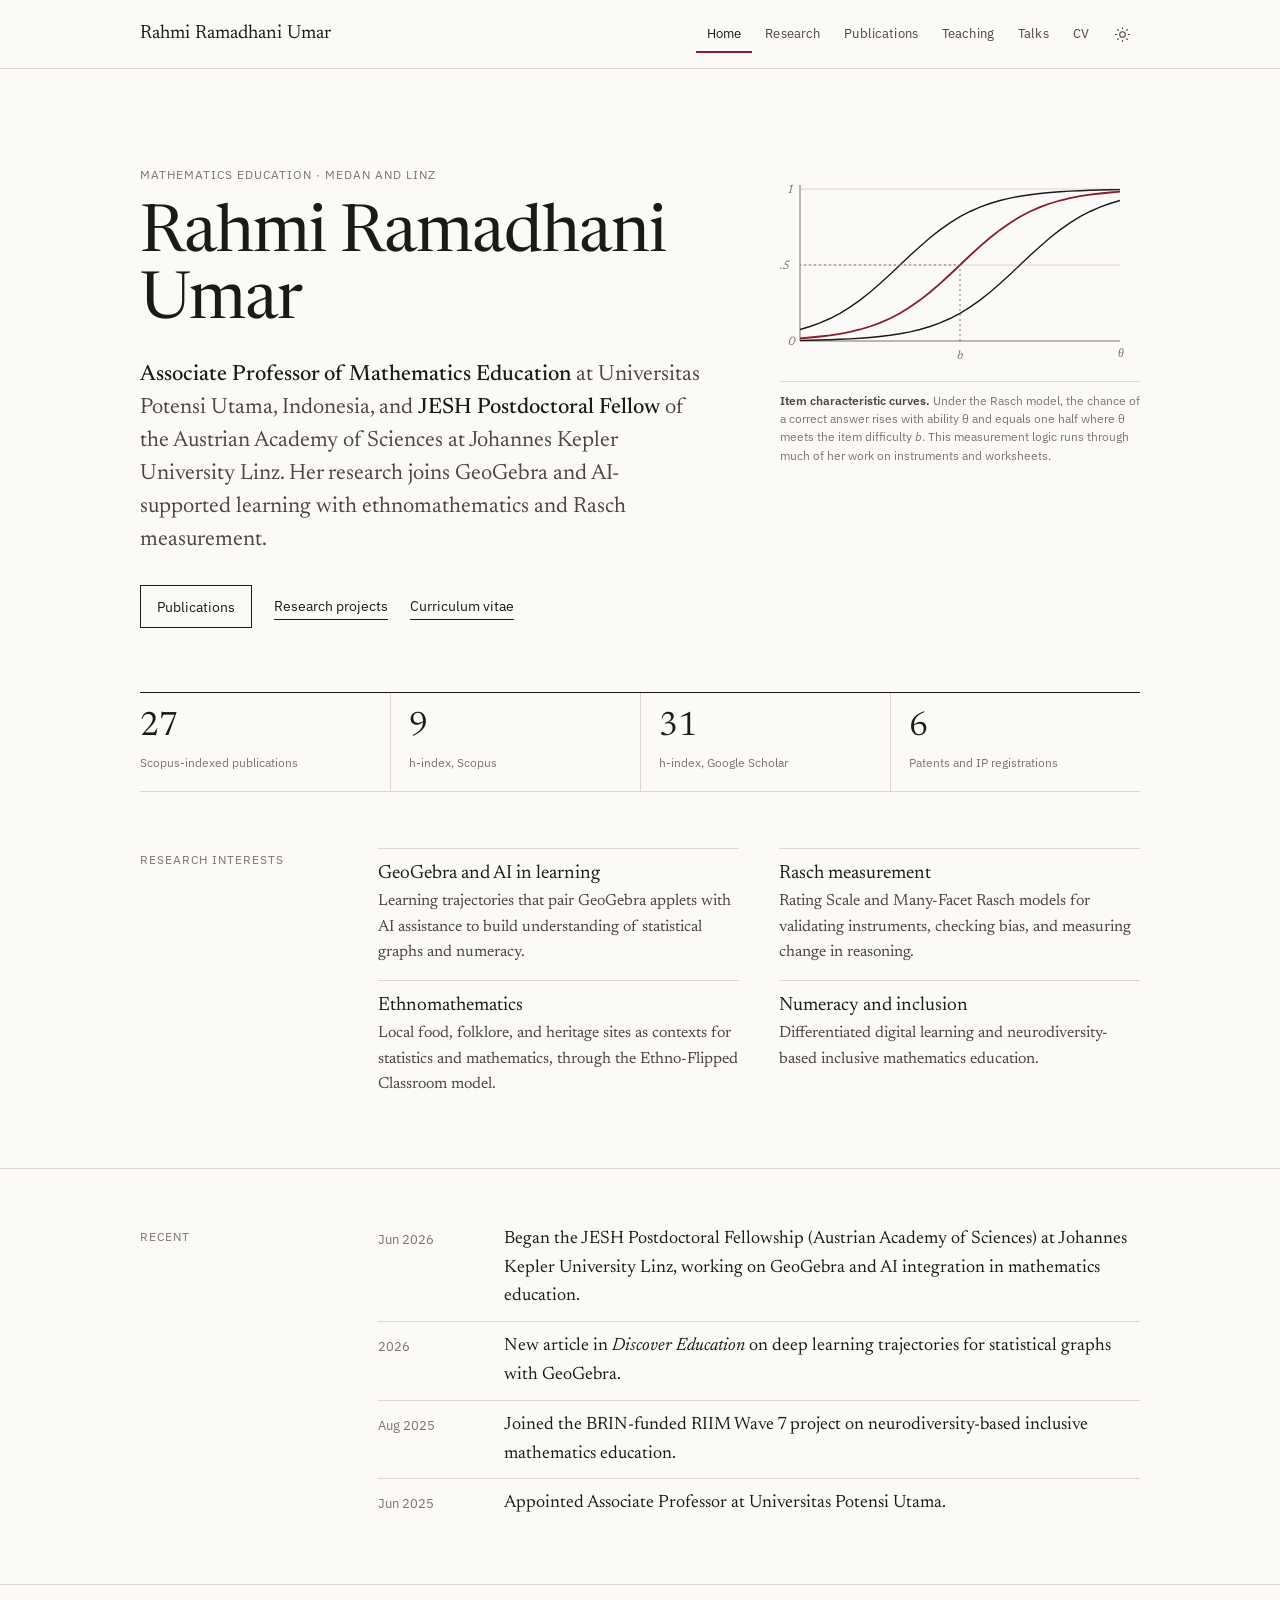
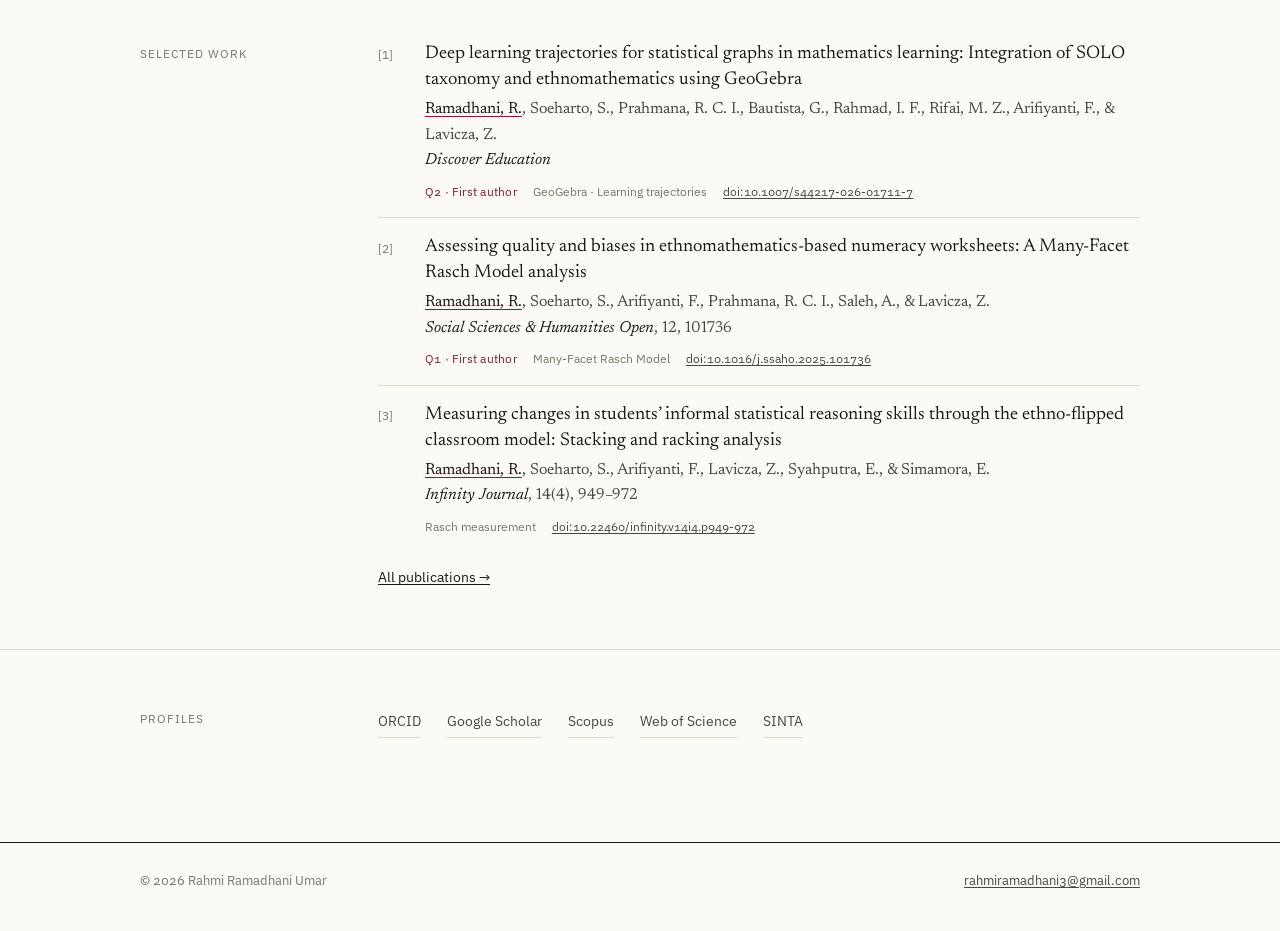
==== index.html @ 2c05af72 "Academic website" ====
<!DOCTYPE html>
<html lang="en">
<head>
<meta charset="UTF-8">
<meta name="viewport" content="width=device-width, initial-scale=1">
<title>Rahmi Ramadhani Umar &middot; Mathematics Education</title>
<meta name="description" content="Rahmi Ramadhani Umar, Associate Professor of Mathematics Education at Universitas Potensi Utama and JESH Postdoctoral Fellow at Johannes Kepler University Linz.">
<meta name="author" content="Rahmi Ramadhani Umar">
<link rel="canonical" href="https://rahmiumar.github.io/">
<meta property="og:type" content="website">
<meta property="og:title" content="Rahmi Ramadhani Umar &middot; Mathematics Education">
<meta property="og:description" content="Rahmi Ramadhani Umar, Associate Professor of Mathematics Education at Universitas Potensi Utama and JESH Postdoctoral Fellow at Johannes Kepler University Linz.">
<meta property="og:url" content="https://rahmiumar.github.io/">
<link rel="icon" href="data:image/svg+xml,%3Csvg xmlns='http://www.w3.org/2000/svg' viewBox='0 0 64 64'%3E%3Crect width='64' height='64' fill='%238a1c2b'/%3E%3Ctext x='32' y='46' font-family='Georgia,serif' font-size='40' fill='%23fbfaf7' text-anchor='middle'%3ER%3C/text%3E%3C/svg%3E">
<link rel="preconnect" href="https://fonts.googleapis.com">
<link rel="preconnect" href="https://fonts.gstatic.com" crossorigin>
<link href="https://fonts.googleapis.com/css2?family=Newsreader:ital,opsz,wght@0,6..72,400;0,6..72,500;1,6..72,400&family=IBM+Plex+Sans:wght@400;500;600&display=swap" rel="stylesheet">
<link rel="stylesheet" href="assets/css/style.css">
<script>try{var t=localStorage.getItem('rru-theme');if(t==='light'||t==='dark')document.documentElement.setAttribute('data-theme',t);}catch(e){}</script>
</head>
<body>
<a class="skip-link" href="#main">Skip to content</a>
<header class="site-header">
  <div class="wrap">
    <a class="wordmark" href="index.html">Rahmi Ramadhani Umar</a>
    <nav class="nav" aria-label="Main">
      <ul><li><a href="index.html" aria-current="page">Home</a></li><li><a href="research.html">Research</a></li><li><a href="publications.html">Publications</a></li><li><a href="teaching.html">Teaching</a></li><li><a href="talks.html">Talks</a></li><li><a href="cv.html">CV</a></li></ul>
      <button class="menu-btn" type="button" aria-expanded="false">Menu</button>
      <button class="theme-btn" type="button" aria-label="Switch colour theme">
        <svg class="sun" viewBox="0 0 24 24" fill="none" stroke="currentColor" stroke-width="1.5" stroke-linecap="round"><circle cx="12" cy="12" r="4"/><path d="M12 2v2M12 20v2M4.9 4.9l1.4 1.4M17.7 17.7l1.4 1.4M2 12h2M20 12h2M4.9 19.1l1.4-1.4M17.7 6.3l1.4-1.4"/></svg>
        <svg class="moon" viewBox="0 0 24 24" fill="none" stroke="currentColor" stroke-width="1.5" stroke-linecap="round" stroke-linejoin="round"><path d="M21 12.8A9 9 0 1 1 11.2 3 7 7 0 0 0 21 12.8Z"/></svg>
      </button>
    </nav>
  </div>
</header>
<main id="main">

<section class="masthead">
  <div class="wrap masthead-grid">
    <div>
      <p class="eyebrow">Mathematics Education &middot; Medan and Linz</p>
      <h1>Rahmi Ramadhani Umar</h1>
      <p class="lede"><strong>Associate Professor of Mathematics Education</strong> at Universitas Potensi Utama, Indonesia, and <strong>JESH Postdoctoral Fellow</strong> of the Austrian Academy of Sciences at Johannes Kepler University Linz. Her research joins GeoGebra and AI-supported learning with ethnomathematics and Rasch measurement.</p>
      <div class="actions">
        <a class="primary" href="publications.html">Publications</a>
        <a href="research.html">Research projects</a>
        <a href="cv.html">Curriculum vitae</a>
      </div>
    </div>
    <figure class="figure">
<svg viewBox="0 0 360 206" role="img" aria-label="Three item characteristic curves of the Rasch model, for items of low, medium and high difficulty">
  <defs><clipPath id="plot"><rect x="20" y="20" width="320" height="160"/></clipPath><path id="icc" d="M-40,175.4 L-30,175.2 L-20,175.0 L-10,174.7 L0,174.3 L10,173.9 L20,173.3 L30,172.5 L40,171.5 L50,170.3 L60,168.8 L70,166.9 L80,164.5 L90,161.5 L100,157.9 L110,153.5 L120,148.3 L130,142.1 L140,135.1 L150,127.2 L160,118.6 L170,109.5 L180,100.0 L190,90.5 L200,81.4 L210,72.8 L220,64.9 L230,57.9 L240,51.7 L250,46.5 L260,42.1 L270,38.5 L280,35.5 L290,33.1 L300,31.2 L310,29.7 L320,28.5 L330,27.5 L340,26.7 L350,26.1 L360,25.7 L370,25.3 L380,25.0 L390,24.8 L400,24.6"/></defs>
  <path class="grid" d="M20,24H340 M20,100H340"/>
  <path class="axis" d="M20,20V176H340"/>
  <g clip-path="url(#plot)">
    <use href="#icc" class="curve" transform="translate(-60 0)"/>
    <use href="#icc" class="curve hi"/>
    <use href="#icc" class="curve" transform="translate(60 0)"/>
  </g>
  <path class="guide" d="M180,176V100H20"/>
  <text x="344" y="192" text-anchor="end">&#952;</text>
  <text x="8" y="28">1</text><text x="0" y="104">.5</text><text x="8" y="180">0</text>
  <text x="180" y="194" text-anchor="middle">b</text>
</svg>
<figcaption><b>Item characteristic curves.</b> Under the Rasch model, the chance of a correct answer rises with ability &#952; and equals one half where &#952; meets the item difficulty <i>b</i>. This measurement logic runs through much of her work on instruments and worksheets.</figcaption>
</figure>
  </div>
</section>

<div class="wrap">
  <div class="facts">
    <div><b>27</b><span>Scopus-indexed publications</span></div>
    <div><b>9</b><span>h-index, Scopus</span></div>
    <div><b>31</b><span>h-index, Google Scholar</span></div>
    <div><b>6</b><span>Patents and IP registrations</span></div>
  </div>
</div>

<section class="sec"><div class="wrap"><h2 class="sec-label">Research interests</h2><div class="sec-body"><ul class="plain interests">
<li><h3>GeoGebra and AI in learning</h3><p>Learning trajectories that pair GeoGebra applets with AI assistance to build understanding of statistical graphs and numeracy.</p></li>
<li><h3>Rasch measurement</h3><p>Rating Scale and Many-Facet Rasch models for validating instruments, checking bias, and measuring change in reasoning.</p></li>
<li><h3>Ethnomathematics</h3><p>Local food, folklore, and heritage sites as contexts for statistics and mathematics, through the Ethno-Flipped Classroom model.</p></li>
<li><h3>Numeracy and inclusion</h3><p>Differentiated digital learning and neurodiversity-based inclusive mathematics education.</p></li>
</ul></div></div></section>

<section class="sec"><div class="wrap"><h2 class="sec-label">Recent</h2><div class="sec-body"><ul class="plain news">
<li><time>Jun 2026</time><span>Began the JESH Postdoctoral Fellowship (Austrian Academy of Sciences) at Johannes Kepler University Linz, working on GeoGebra and AI integration in mathematics education.</span></li>
<li><time>2026</time><span>New article in <em>Discover Education</em> on deep learning trajectories for statistical graphs with GeoGebra.</span></li>
<li><time>Aug 2025</time><span>Joined the BRIN-funded RIIM Wave 7 project on neurodiversity-based inclusive mathematics education.</span></li>
<li><time>Jun 2025</time><span>Appointed Associate Professor at Universitas Potensi Utama.</span></li>
</ul></div></div></section>

<section class="sec"><div class="wrap"><h2 class="sec-label">Selected work</h2><div class="sec-body"><ol class="pubs"><li><p class="pub-title"><a href="https://doi.org/10.1007/s44217-026-01711-7" target="_blank" rel="noopener">Deep learning trajectories for statistical graphs in mathematics learning: Integration of SOLO taxonomy and ethnomathematics using GeoGebra</a></p><p class="pub-authors"><span class="me">Ramadhani, R.</span>, Soeharto, S., Prahmana, R. C. I., Bautista, G., Rahmad, I. F., Rifai, M. Z., Arifiyanti, F., &amp; Lavicza, Z.</p><p class="pub-venue"><em>Discover Education</em></p><div class="pub-foot"><span class="q">Q2 · First author</span><span>GeoGebra · Learning trajectories</span><a href="https://doi.org/10.1007/s44217-026-01711-7" target="_blank" rel="noopener">doi:10.1007/s44217-026-01711-7</a></div></li><li><p class="pub-title"><a href="https://doi.org/10.1016/j.ssaho.2025.101736" target="_blank" rel="noopener">Assessing quality and biases in ethnomathematics-based numeracy worksheets: A Many-Facet Rasch Model analysis</a></p><p class="pub-authors"><span class="me">Ramadhani, R.</span>, Soeharto, S., Arifiyanti, F., Prahmana, R. C. I., Saleh, A., &amp; Lavicza, Z.</p><p class="pub-venue"><em>Social Sciences &amp; Humanities Open</em>, 12, 101736</p><div class="pub-foot"><span class="q">Q1 · First author</span><span>Many-Facet Rasch Model</span><a href="https://doi.org/10.1016/j.ssaho.2025.101736" target="_blank" rel="noopener">doi:10.1016/j.ssaho.2025.101736</a></div></li><li><p class="pub-title"><a href="https://doi.org/10.22460/infinity.v14i4.p949-972" target="_blank" rel="noopener">Measuring changes in students&rsquo; informal statistical reasoning skills through the ethno-flipped classroom model: Stacking and racking analysis</a></p><p class="pub-authors"><span class="me">Ramadhani, R.</span>, Soeharto, S., Arifiyanti, F., Lavicza, Z., Syahputra, E., &amp; Simamora, E.</p><p class="pub-venue"><em>Infinity Journal</em>, 14(4), 949&ndash;972</p><div class="pub-foot"><span>Rasch measurement</span><a href="https://doi.org/10.22460/infinity.v14i4.p949-972" target="_blank" rel="noopener">doi:10.22460/infinity.v14i4.p949-972</a></div></li></ol><a class="more" href="publications.html">All publications &rarr;</a></div></div></section>

<section class="sec"><div class="wrap"><h2 class="sec-label">Profiles</h2><div class="sec-body"><ul class="profiles row"><li><a href="https://orcid.org/0000-0002-8049-7234" target="_blank" rel="noopener">ORCID</a></li><li><a href="https://scholar.google.com/citations?user=eZGZv1oAAAAJ&amp;hl=id" target="_blank" rel="noopener">Google Scholar</a></li><li><a href="https://www.scopus.com/authid/detail.uri?authorId=57202252421" target="_blank" rel="noopener">Scopus</a></li><li><a href="https://www.webofscience.com/wos/author/record/N-8427-2018" target="_blank" rel="noopener">Web of Science</a></li><li><a href="https://sinta.kemdiktisaintek.go.id/authors/profile/95483" target="_blank" rel="noopener">SINTA</a></li></ul></div></div></section>

</main>
<footer class="site-footer">
  <div class="wrap">
    <span>&copy; <span id="year">2026</span> Rahmi Ramadhani Umar</span>
    <span><a href="mailto:rahmiramadhani3@gmail.com">rahmiramadhani3@gmail.com</a></span>
  </div>
</footer>
<script src="assets/js/main.js"></script>
</body>
</html>
---- assets/css/style.css ----
/* Rahmi Ramadhani Umar — academic site
   Editorial layout: serif text, hairline rules, one accent colour. */

:root {
  --paper: #fbfaf7;
  --paper-2: #f3f1ea;
  --ink: #1b1a17;
  --ink-2: #4a4740;
  --ink-3: #7a766c;
  --rule: #dcd8cc;
  --rule-strong: #1b1a17;
  --accent: #8a1c2b;
  --accent-soft: #f4e7e8;
  --focus: #8a1c2b;

  --serif: "Newsreader", "Iowan Old Style", "Palatino Linotype", Georgia, serif;
  --sans: "IBM Plex Sans", "Segoe UI", system-ui, sans-serif;

  --measure: 66ch;
  --wrap: 1080px;
  --gutter: clamp(16px, 4vw, 40px);
  --label-col: 190px;
}

@media (prefers-color-scheme: dark) {
  :root:not([data-theme="light"]) {
    --paper: #151412;
    --paper-2: #1d1c19;
    --ink: #ece8df;
    --ink-2: #bdb8ac;
    --ink-3: #8c877c;
    --rule: #34322d;
    --rule-strong: #ece8df;
    --accent: #e3949c;
    --accent-soft: #2b1d1f;
    --focus: #e3949c;
  }
}
:root[data-theme="dark"] {
  --paper: #151412;
  --paper-2: #1d1c19;
  --ink: #ece8df;
  --ink-2: #bdb8ac;
  --ink-3: #8c877c;
  --rule: #34322d;
  --rule-strong: #ece8df;
  --accent: #e3949c;
  --accent-soft: #2b1d1f;
  --focus: #e3949c;
}

*, *::before, *::after { box-sizing: border-box; }
html { -webkit-text-size-adjust: 100%; text-size-adjust: 100%; }
body {
  margin: 0;
  background: var(--paper);
  color: var(--ink);
  font-family: var(--serif);
  font-size: 1.125rem;
  line-height: 1.6;
  font-optical-sizing: auto;
  font-variant-numeric: oldstyle-nums proportional-nums;
  -webkit-font-smoothing: antialiased;
}
img, svg { display: block; max-width: 100%; }
a { color: inherit; text-decoration-thickness: 1px; text-underline-offset: 0.18em; }
a:hover { color: var(--accent); }
:focus-visible { outline: 2px solid var(--focus); outline-offset: 3px; }
h1, h2, h3 { font-weight: 400; line-height: 1.15; margin: 0; }
p { margin: 0 0 1em; }
em { font-style: italic; }

.wrap { max-width: var(--wrap); margin: 0 auto; padding: 0 var(--gutter); }

.skip-link {
  position: absolute; left: -9999px; top: 8px;
  background: var(--ink); color: var(--paper); padding: 8px 14px;
  font-family: var(--sans); font-size: .85rem; z-index: 10;
}
.skip-link:focus { left: 8px; }

/* ---------- Header ---------- */
.site-header { border-bottom: 1px solid var(--rule); }
.site-header .wrap {
  display: flex; align-items: center; justify-content: space-between;
  gap: 24px; min-height: 68px;
}
.wordmark {
  font-family: var(--serif); font-size: 1.2rem; text-decoration: none;
  letter-spacing: .005em; white-space: nowrap;
}
.wordmark:hover { color: var(--ink); }
.nav { display: flex; align-items: center; gap: 4px; }
.nav ul { display: flex; gap: 2px; list-style: none; margin: 0; padding: 0; }
.nav a {
  display: block; padding: 8px 11px;
  font-family: var(--sans); font-size: .84rem; letter-spacing: .01em;
  color: var(--ink-2); text-decoration: none;
}
.nav a:hover { color: var(--ink); }
.nav a[aria-current="page"] {
  color: var(--ink);
  box-shadow: inset 0 -2px 0 var(--accent);
}
.theme-btn, .menu-btn {
  appearance: none; background: none; border: 0; color: var(--ink-2);
  width: 36px; height: 36px; display: inline-grid; place-items: center;
  cursor: pointer; border-radius: 2px;
}
.theme-btn:hover, .menu-btn:hover { color: var(--ink); }
.theme-btn svg { width: 17px; height: 17px; }
.theme-btn .moon { display: none; }
:root[data-theme="dark"] .theme-btn .sun { display: none; }
:root[data-theme="dark"] .theme-btn .moon { display: block; }
@media (prefers-color-scheme: dark) {
  :root:not([data-theme="light"]) .theme-btn .sun { display: none; }
  :root:not([data-theme="light"]) .theme-btn .moon { display: block; }
}
.menu-btn { display: none; font-family: var(--sans); font-size: .84rem; width: auto; padding: 0 6px; }

@media (max-width: 860px) {
  .menu-btn { display: inline-grid; }
  .nav ul {
    display: none; position: absolute; left: 0; right: 0; top: 68px;
    flex-direction: column; gap: 0; background: var(--paper);
    border-bottom: 1px solid var(--rule); padding: 6px var(--gutter) 14px; z-index: 5;
  }
  .nav ul.open { display: flex; }
  .nav a { padding: 11px 0; font-size: .95rem; border-top: 1px solid var(--rule); }
  .nav li:first-child a { border-top: 0; }
  .nav a[aria-current="page"] { box-shadow: none; color: var(--accent); }
  .site-header { position: relative; }
}

/* ---------- Masthead (home) ---------- */
.masthead { padding: clamp(48px, 8vw, 96px) 0 clamp(40px, 6vw, 64px); }
.masthead-grid {
  display: grid; grid-template-columns: minmax(0, 1fr) 360px;
  gap: clamp(32px, 6vw, 80px); align-items: start;
}
.eyebrow {
  font-family: var(--sans); font-size: .78rem; letter-spacing: .08em;
  text-transform: uppercase; color: var(--ink-3); margin: 0 0 18px;
}
.masthead h1 {
  font-size: clamp(2.5rem, 6vw, 4.1rem); letter-spacing: -.015em; line-height: 1.02;
  margin-bottom: 22px;
}
.masthead h1 .deg { font-size: .42em; letter-spacing: 0; color: var(--ink-3); vertical-align: .55em; margin-left: .15em; }
.lede { font-size: clamp(1.2rem, 2vw, 1.38rem); line-height: 1.5; color: var(--ink-2); max-width: 36em; }
.lede strong { color: var(--ink); font-weight: 500; }
.actions { display: flex; flex-wrap: wrap; align-items: center; gap: 14px 22px; margin-top: 28px; font-family: var(--sans); font-size: .9rem; }
.actions a { text-decoration: none; border-bottom: 1px solid currentColor; padding-bottom: 2px; }
.actions a.primary {
  border: 1px solid var(--ink); padding: 9px 16px; color: var(--ink);
}
.actions a.primary:hover { background: var(--ink); color: var(--paper); }

.figure { margin: 0; }
.figure svg { width: 100%; height: auto; }
.figure .axis { stroke: var(--ink-3); stroke-width: 1; fill: none; }
.figure .grid { stroke: var(--rule); stroke-width: 1; fill: none; }
.figure .curve { stroke: var(--ink); stroke-width: 1.4; fill: none; }
.figure .curve.hi { stroke: var(--accent); stroke-width: 1.8; }
.figure .guide { stroke: var(--ink-3); stroke-width: 1; stroke-dasharray: 2 3; fill: none; }
.figure text { font-family: var(--serif); font-size: 12px; fill: var(--ink-3); font-style: italic; }
.figure figcaption {
  font-family: var(--sans); font-size: .76rem; line-height: 1.5; color: var(--ink-3);
  margin-top: 10px; padding-top: 10px; border-top: 1px solid var(--rule);
}
.figure figcaption b { color: var(--ink-2); font-weight: 600; }

/* ---------- Figures row ---------- */
.facts {
  display: grid; grid-template-columns: repeat(4, 1fr);
  border-top: 1px solid var(--rule-strong); border-bottom: 1px solid var(--rule);
}
.facts div { padding: 18px 18px 18px 0; }
.facts div + div { padding-left: 18px; border-left: 1px solid var(--rule); }
.facts b {
  display: block; font-weight: 400; font-size: 2.1rem; line-height: 1;
  font-variant-numeric: lining-nums tabular-nums;
}
.facts span { display: block; margin-top: 8px; font-family: var(--sans); font-size: .78rem; color: var(--ink-3); }
@media (max-width: 640px) {
  .facts { grid-template-columns: 1fr 1fr; }
  .facts div:nth-child(3) { padding-left: 0; border-left: 0; }
  .facts div:nth-child(n+3) { border-top: 1px solid var(--rule); }
}

/* ---------- Page head ---------- */
.page-head { padding: clamp(44px, 7vw, 80px) 0 clamp(28px, 4vw, 40px); border-bottom: 1px solid var(--rule); }
.page-head h1 { font-size: clamp(2.2rem, 5vw, 3.3rem); letter-spacing: -.012em; max-width: 18em; }
.page-head p { margin: 18px 0 0; max-width: var(--measure); color: var(--ink-2); font-size: 1.2rem; line-height: 1.55; }

/* ---------- Section grid: label column + content ---------- */
.sec { padding: clamp(36px, 5vw, 56px) 0; border-bottom: 1px solid var(--rule); }
.sec:last-of-type { border-bottom: 0; }
.sec .wrap { display: grid; grid-template-columns: var(--label-col) minmax(0, 1fr); gap: 0 clamp(24px, 4vw, 48px); }
.sec-label {
  font-family: var(--sans); font-size: .76rem; letter-spacing: .08em;
  text-transform: uppercase; color: var(--ink-3); padding-top: .45em; margin: 0;
}
.sec-label a { text-decoration: none; }
.sec-body { min-width: 0; }
.sec-body > h2 { font-size: 1.6rem; margin-bottom: 18px; }
.sec-body > p { max-width: var(--measure); }
.more { font-family: var(--sans); font-size: .86rem; display: inline-block; margin-top: 14px; }
@media (max-width: 760px) {
  .masthead-grid { grid-template-columns: 1fr; }
  .figure { max-width: 420px; }
  .sec .wrap { grid-template-columns: 1fr; }
  .sec-label { padding: 0 0 14px; }
}

/* ---------- Lists ---------- */
.plain { list-style: none; margin: 0; padding: 0; }
.interests { display: grid; grid-template-columns: repeat(2, minmax(0, 1fr)); gap: 0 40px; }
.interests li { padding: 14px 0; border-top: 1px solid var(--rule); }
.interests h3 { font-size: 1.2rem; margin-bottom: 4px; }
.interests p { font-size: 1rem; color: var(--ink-2); margin: 0; }
@media (max-width: 640px) { .interests { grid-template-columns: 1fr; } }

.news li { display: grid; grid-template-columns: 110px 1fr; gap: 16px; padding: 10px 0; border-top: 1px solid var(--rule); }
.news li:first-child { border-top: 0; padding-top: 0; }
.news time { font-family: var(--sans); font-size: .82rem; color: var(--ink-3); padding-top: .3em; font-variant-numeric: tabular-nums; }
@media (max-width: 480px) { .news li { grid-template-columns: 1fr; gap: 2px; } }

/* ---------- Publications ---------- */
.pubs { list-style: none; margin: 0; padding: 0; counter-reset: pub var(--start, 0); }
.pubs > li {
  counter-increment: pub; position: relative;
  padding: 16px 0 16px 2.6em; border-top: 1px solid var(--rule);
}
.pubs > li:first-child { border-top: 0; padding-top: 0; }
.pubs > li::before {
  content: "[" counter(pub) "]"; position: absolute; left: 0;
  font-family: var(--sans); font-size: .78rem; color: var(--ink-3);
  padding-top: .35em; font-variant-numeric: tabular-nums;
}
.pubs > li:first-child::before { padding-top: .35em; }
.pub-title { font-size: 1.16rem; line-height: 1.4; margin: 0 0 4px; color: var(--ink); }
.pub-title a { text-decoration: none; }
.pub-title a:hover { text-decoration: underline; }
.pub-authors { font-size: 1rem; color: var(--ink-2); margin: 0; }
.pub-authors .me { color: var(--ink); text-decoration: underline; text-decoration-color: var(--accent); text-underline-offset: .2em; }
.pub-venue { font-size: 1rem; color: var(--ink-2); margin: 0; }
.pub-venue em { color: var(--ink); }
.pub-foot { display: flex; flex-wrap: wrap; gap: 4px 16px; margin-top: 8px; font-family: var(--sans); font-size: .76rem; color: var(--ink-3); }
.pub-foot a { color: var(--ink-2); }
.pub-foot a:hover { color: var(--accent); }
.pub-foot .q { color: var(--accent); letter-spacing: .02em; }
.year-block + .year-block { margin-top: 30px; }
.year-block > h3 {
  font-family: var(--sans); font-size: .78rem; letter-spacing: .08em; color: var(--ink-3);
  text-transform: uppercase; padding-bottom: 8px; margin-bottom: 14px; border-bottom: 1px solid var(--rule-strong);
}

/* ---------- Entries (positions, projects, education) ---------- */
.entries { list-style: none; margin: 0; padding: 0; }
.entries > li { display: grid; grid-template-columns: 150px minmax(0, 1fr); gap: 20px; padding: 16px 0; border-top: 1px solid var(--rule); }
.entries > li:first-child { border-top: 0; padding-top: 0; }
.entries .when { font-family: var(--sans); font-size: .82rem; color: var(--ink-3); padding-top: .3em; font-variant-numeric: tabular-nums; }
.entries h3 { font-size: 1.2rem; line-height: 1.35; margin-bottom: 3px; }
.entries .where { font-size: 1rem; color: var(--ink-2); margin: 0; }
.entries ul { margin: 10px 0 0; padding-left: 1.1em; font-size: 1rem; color: var(--ink-2); }
.entries ul li { margin: 3px 0; }
.entries ul li::marker { color: var(--ink-3); }
.role { font-family: var(--sans); font-size: .76rem; color: var(--accent); letter-spacing: .02em; }
@media (max-width: 560px) { .entries > li { grid-template-columns: 1fr; gap: 4px; } }

/* ---------- Tables (booktabs style) ---------- */
.table-wrap { overflow-x: auto; -webkit-overflow-scrolling: touch; }
table.bk { width: 100%; border-collapse: collapse; font-size: 1rem; border-top: 1px solid var(--rule-strong); border-bottom: 1px solid var(--rule-strong); }
table.bk th {
  text-align: left; font-family: var(--sans); font-weight: 500; font-size: .74rem;
  letter-spacing: .06em; text-transform: uppercase; color: var(--ink-3);
  padding: 10px 14px 10px 0; border-bottom: 1px solid var(--rule-strong);
}
table.bk td { padding: 11px 14px 11px 0; vertical-align: top; border-top: 1px solid var(--rule); color: var(--ink-2); }
table.bk tr:nth-child(2) td { border-top: 0; }
table.bk td:first-child { font-family: var(--sans); font-size: .84rem; color: var(--ink-3); white-space: nowrap; font-variant-numeric: tabular-nums; }
table.bk td strong { color: var(--ink); font-weight: 500; }
@media (max-width: 640px) {
  table.bk.stack, table.bk.stack tbody, table.bk.stack tr, table.bk.stack td { display: block; }
  table.bk.stack tr:first-child { display: none; }
  table.bk.stack tr { padding: 12px 0; border-top: 1px solid var(--rule); }
  table.bk.stack tr:nth-child(2) { border-top: 0; }
  table.bk.stack td { border: 0; padding: 1px 0; }
}

/* ---------- Side panel (CV) ---------- */
.cv-grid { display: grid; grid-template-columns: minmax(0, 1fr) 300px; gap: clamp(32px, 5vw, 64px); }
.aside { border-top: 1px solid var(--rule-strong); padding-top: 18px; align-self: start; position: sticky; top: 24px; }
.aside h2 { font-family: var(--sans); font-size: .76rem; letter-spacing: .08em; text-transform: uppercase; color: var(--ink-3); margin: 0 0 8px; }
.aside section + section { margin-top: 24px; padding-top: 18px; border-top: 1px solid var(--rule); }
.aside p { font-size: 1rem; color: var(--ink-2); margin: 0 0 .5em; }
.aside .mail { font-size: 1.05rem; color: var(--ink); word-break: break-all; }
@media (max-width: 860px) { .cv-grid { grid-template-columns: 1fr; } .aside { position: static; } }

.profiles { list-style: none; margin: 0; padding: 0; font-family: var(--sans); font-size: .88rem; }
.profiles li { border-top: 1px solid var(--rule); }
.profiles li:first-child { border-top: 0; }
.profiles a { display: flex; justify-content: space-between; gap: 12px; padding: 9px 0; text-decoration: none; color: var(--ink-2); }
.profiles a:hover { color: var(--accent); }
.profiles a span { color: var(--ink-3); font-size: .78rem; font-variant-numeric: tabular-nums; }
.profiles.row { display: flex; flex-wrap: wrap; gap: 0 26px; }
.profiles.row li { border: 0; }
.profiles.row a { padding: 4px 0; border-bottom: 1px solid var(--rule); }

.note { font-family: var(--sans); font-size: .82rem; color: var(--ink-3); margin-top: 18px; }

/* ---------- Footer ---------- */
.site-footer { border-top: 1px solid var(--rule-strong); margin-top: clamp(24px, 4vw, 48px); padding: 28px 0 40px; }
.site-footer .wrap { display: flex; flex-wrap: wrap; justify-content: space-between; gap: 12px 32px; font-family: var(--sans); font-size: .8rem; color: var(--ink-3); }
.site-footer a { color: var(--ink-2); }

/* ---------- Print (CV) ---------- */
@media print {
  :root { --paper: #fff; --ink: #000; --ink-2: #222; --ink-3: #555; --rule: #bbb; --accent: #000; }
  body { font-size: 10.5pt; }
  .site-header, .site-footer, .theme-btn, .menu-btn, .no-print { display: none !important; }
  .sec { padding: 14px 0; break-inside: avoid-page; }
  .aside { position: static; }
  a { text-decoration: none; }
}
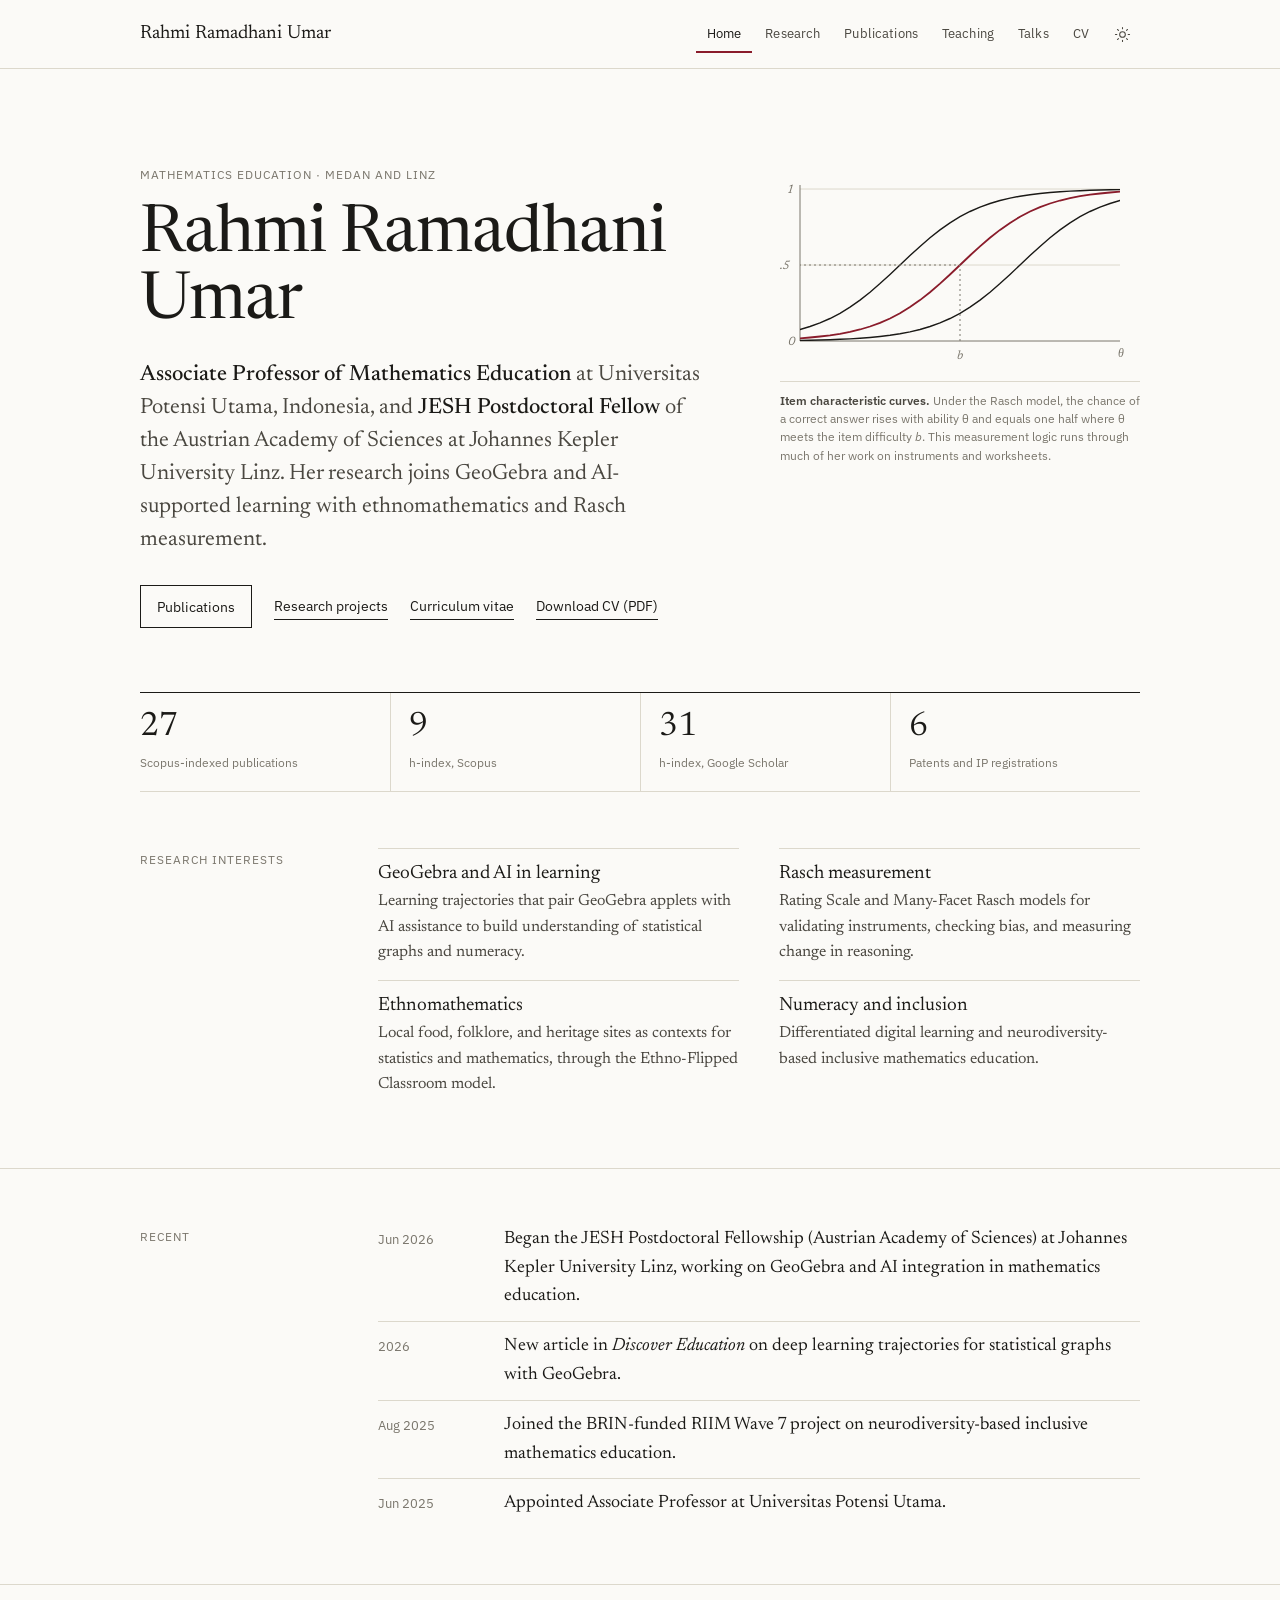
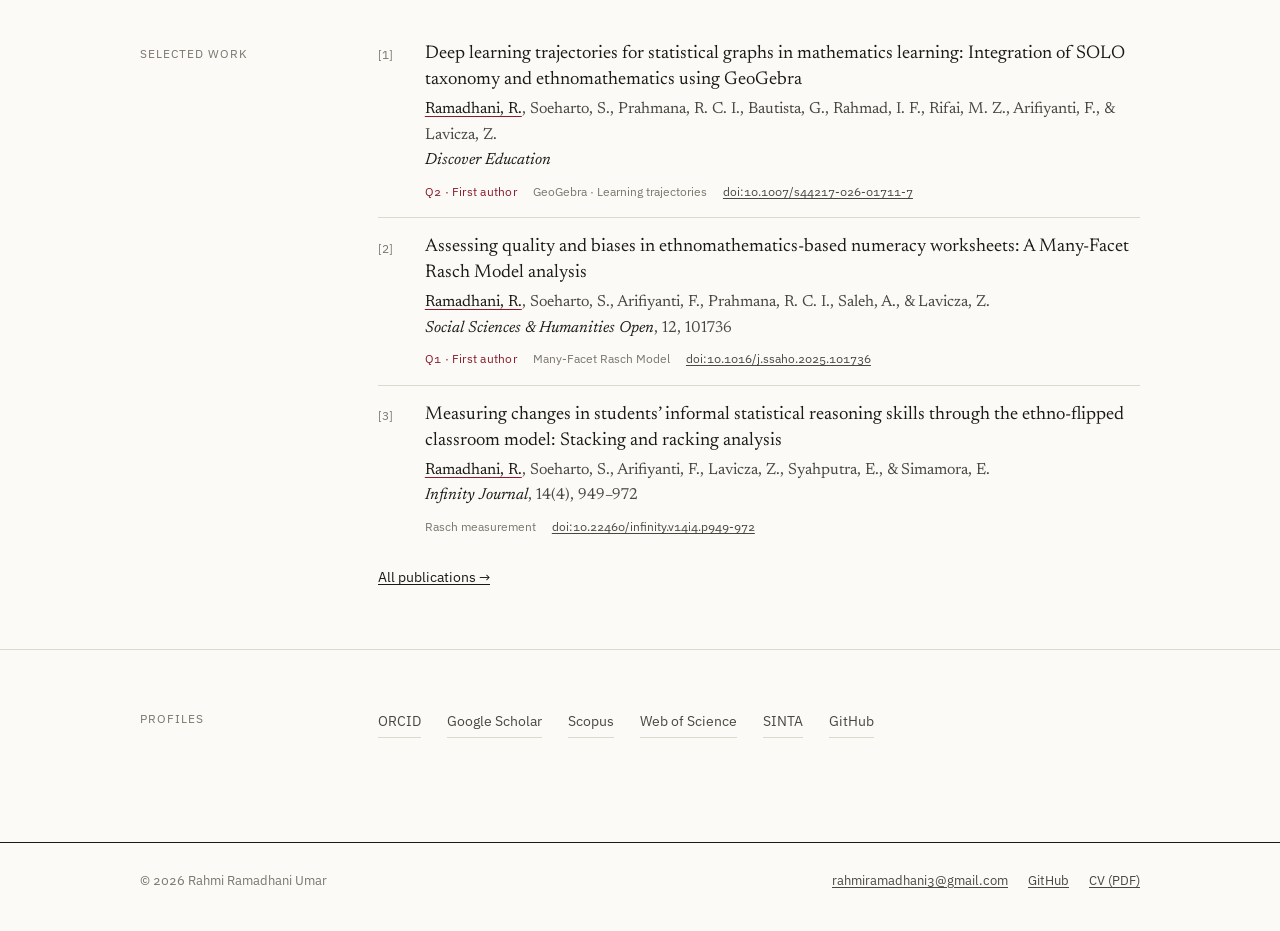
==== commit f24f163b: "Add downloadable CV and GitHub link" ====
--- a/index.html
+++ b/index.html
@@ -45,6 +45,7 @@
         <a class="primary" href="publications.html">Publications</a>
         <a href="research.html">Research projects</a>
         <a href="cv.html">Curriculum vitae</a>
+        <a href="assets/files/Rahmi_Ramadhani_Umar_CV.pdf" download>Download CV (PDF)</a>
       </div>
     </div>
     <figure class="figure">
@@ -92,13 +93,13 @@
 
 <section class="sec"><div class="wrap"><h2 class="sec-label">Selected work</h2><div class="sec-body"><ol class="pubs"><li><p class="pub-title"><a href="https://doi.org/10.1007/s44217-026-01711-7" target="_blank" rel="noopener">Deep learning trajectories for statistical graphs in mathematics learning: Integration of SOLO taxonomy and ethnomathematics using GeoGebra</a></p><p class="pub-authors"><span class="me">Ramadhani, R.</span>, Soeharto, S., Prahmana, R. C. I., Bautista, G., Rahmad, I. F., Rifai, M. Z., Arifiyanti, F., &amp; Lavicza, Z.</p><p class="pub-venue"><em>Discover Education</em></p><div class="pub-foot"><span class="q">Q2 · First author</span><span>GeoGebra · Learning trajectories</span><a href="https://doi.org/10.1007/s44217-026-01711-7" target="_blank" rel="noopener">doi:10.1007/s44217-026-01711-7</a></div></li><li><p class="pub-title"><a href="https://doi.org/10.1016/j.ssaho.2025.101736" target="_blank" rel="noopener">Assessing quality and biases in ethnomathematics-based numeracy worksheets: A Many-Facet Rasch Model analysis</a></p><p class="pub-authors"><span class="me">Ramadhani, R.</span>, Soeharto, S., Arifiyanti, F., Prahmana, R. C. I., Saleh, A., &amp; Lavicza, Z.</p><p class="pub-venue"><em>Social Sciences &amp; Humanities Open</em>, 12, 101736</p><div class="pub-foot"><span class="q">Q1 · First author</span><span>Many-Facet Rasch Model</span><a href="https://doi.org/10.1016/j.ssaho.2025.101736" target="_blank" rel="noopener">doi:10.1016/j.ssaho.2025.101736</a></div></li><li><p class="pub-title"><a href="https://doi.org/10.22460/infinity.v14i4.p949-972" target="_blank" rel="noopener">Measuring changes in students&rsquo; informal statistical reasoning skills through the ethno-flipped classroom model: Stacking and racking analysis</a></p><p class="pub-authors"><span class="me">Ramadhani, R.</span>, Soeharto, S., Arifiyanti, F., Lavicza, Z., Syahputra, E., &amp; Simamora, E.</p><p class="pub-venue"><em>Infinity Journal</em>, 14(4), 949&ndash;972</p><div class="pub-foot"><span>Rasch measurement</span><a href="https://doi.org/10.22460/infinity.v14i4.p949-972" target="_blank" rel="noopener">doi:10.22460/infinity.v14i4.p949-972</a></div></li></ol><a class="more" href="publications.html">All publications &rarr;</a></div></div></section>
 
-<section class="sec"><div class="wrap"><h2 class="sec-label">Profiles</h2><div class="sec-body"><ul class="profiles row"><li><a href="https://orcid.org/0000-0002-8049-7234" target="_blank" rel="noopener">ORCID</a></li><li><a href="https://scholar.google.com/citations?user=eZGZv1oAAAAJ&amp;hl=id" target="_blank" rel="noopener">Google Scholar</a></li><li><a href="https://www.scopus.com/authid/detail.uri?authorId=57202252421" target="_blank" rel="noopener">Scopus</a></li><li><a href="https://www.webofscience.com/wos/author/record/N-8427-2018" target="_blank" rel="noopener">Web of Science</a></li><li><a href="https://sinta.kemdiktisaintek.go.id/authors/profile/95483" target="_blank" rel="noopener">SINTA</a></li></ul></div></div></section>
+<section class="sec"><div class="wrap"><h2 class="sec-label">Profiles</h2><div class="sec-body"><ul class="profiles row"><li><a href="https://orcid.org/0000-0002-8049-7234" target="_blank" rel="noopener">ORCID</a></li><li><a href="https://scholar.google.com/citations?user=eZGZv1oAAAAJ&amp;hl=id" target="_blank" rel="noopener">Google Scholar</a></li><li><a href="https://www.scopus.com/authid/detail.uri?authorId=57202252421" target="_blank" rel="noopener">Scopus</a></li><li><a href="https://www.webofscience.com/wos/author/record/N-8427-2018" target="_blank" rel="noopener">Web of Science</a></li><li><a href="https://sinta.kemdiktisaintek.go.id/authors/profile/95483" target="_blank" rel="noopener">SINTA</a></li><li><a href="https://github.com/rahmiumar" target="_blank" rel="noopener">GitHub</a></li></ul></div></div></section>
 
 </main>
 <footer class="site-footer">
   <div class="wrap">
     <span>&copy; <span id="year">2026</span> Rahmi Ramadhani Umar</span>
-    <span><a href="mailto:rahmiramadhani3@gmail.com">rahmiramadhani3@gmail.com</a></span>
+    <span class="foot-links"><a href="mailto:rahmiramadhani3@gmail.com">rahmiramadhani3@gmail.com</a><a href="https://github.com/rahmiumar" target="_blank" rel="noopener">GitHub</a><a href="assets/files/Rahmi_Ramadhani_Umar_CV.pdf" download>CV (PDF)</a></span>
   </div>
 </footer>
 <script src="assets/js/main.js"></script>
--- a/assets/css/style.css
+++ b/assets/css/style.css
@@ -314,6 +314,9 @@
 .site-footer { border-top: 1px solid var(--rule-strong); margin-top: clamp(24px, 4vw, 48px); padding: 28px 0 40px; }
 .site-footer .wrap { display: flex; flex-wrap: wrap; justify-content: space-between; gap: 12px 32px; font-family: var(--sans); font-size: .8rem; color: var(--ink-3); }
 .site-footer a { color: var(--ink-2); }
+.foot-links { display: flex; flex-wrap: wrap; gap: 6px 20px; }
+.aside .dl { font-family: var(--sans); font-size: .9rem; color: var(--ink); display: inline-block; border: 1px solid var(--ink); padding: 8px 14px; text-decoration: none; }
+.aside .dl:hover { background: var(--ink); color: var(--paper); }
 
 /* ---------- Print (CV) ---------- */
 @media print {
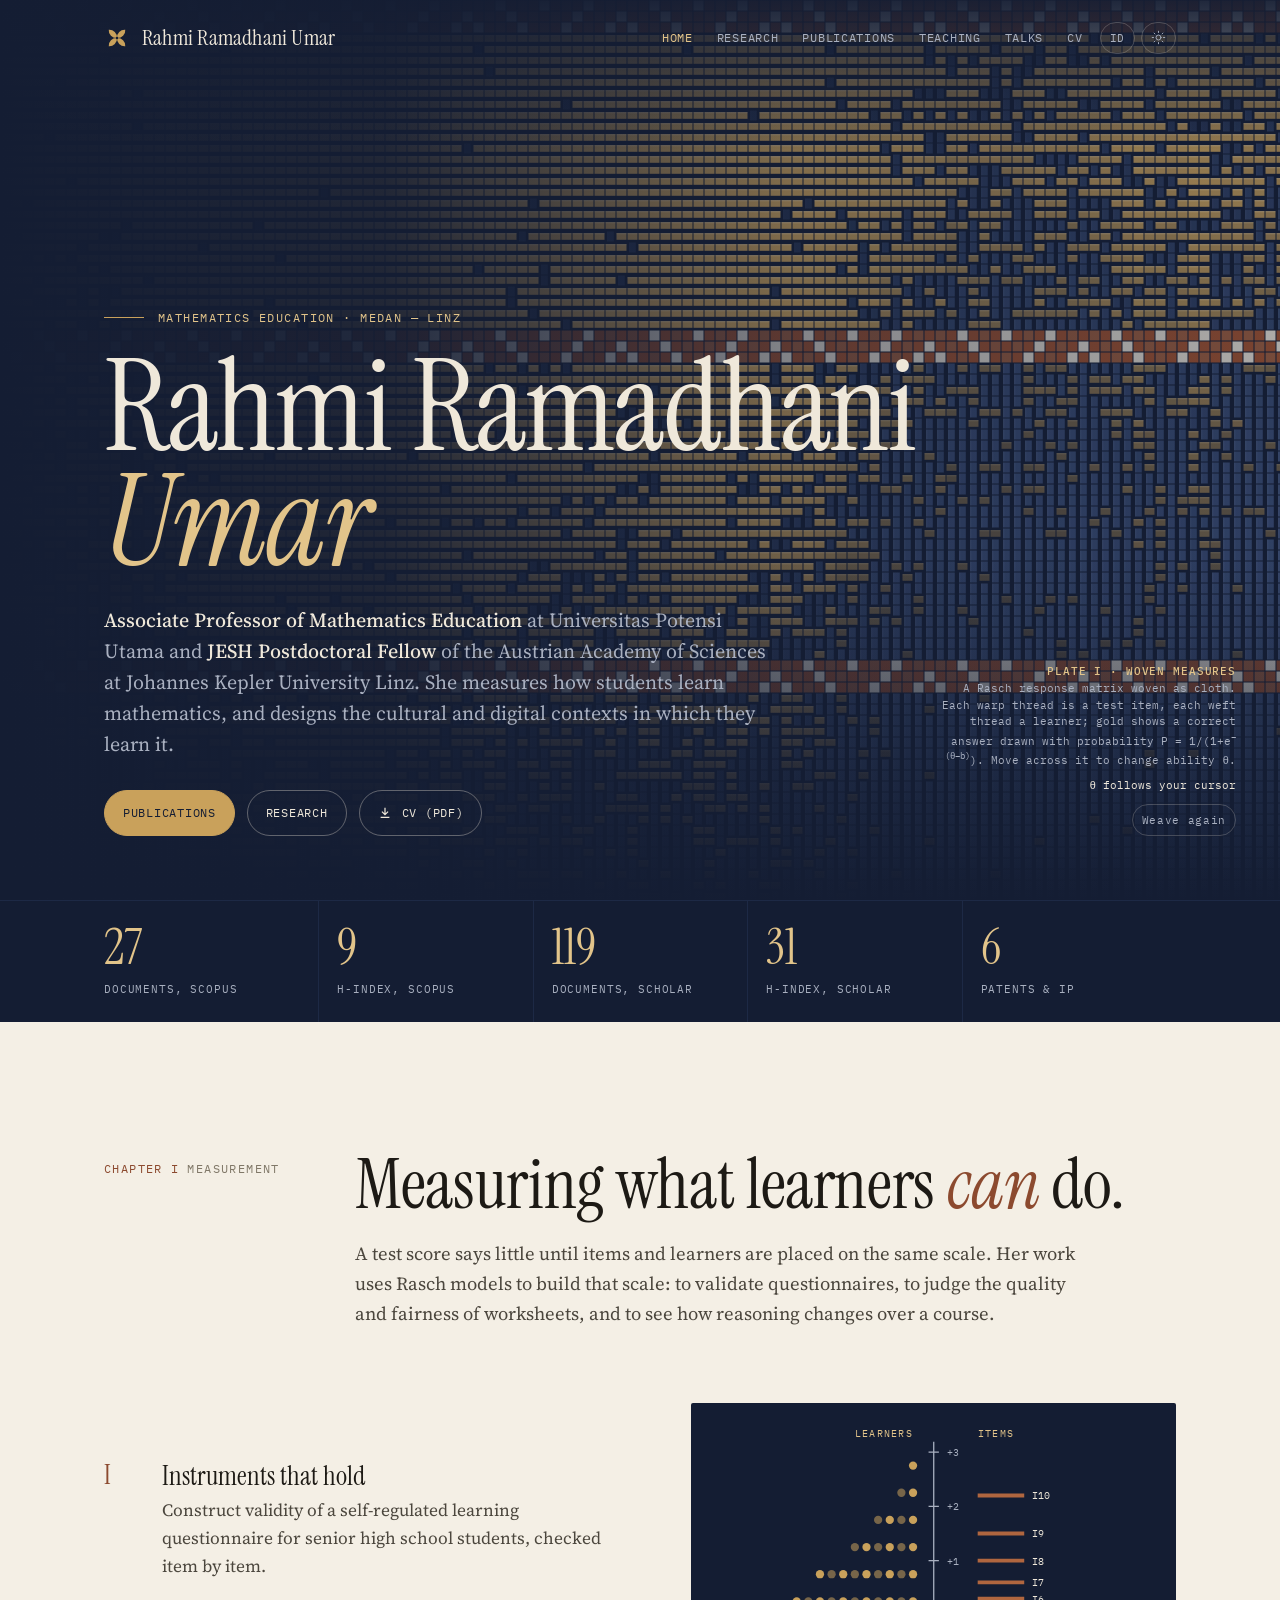
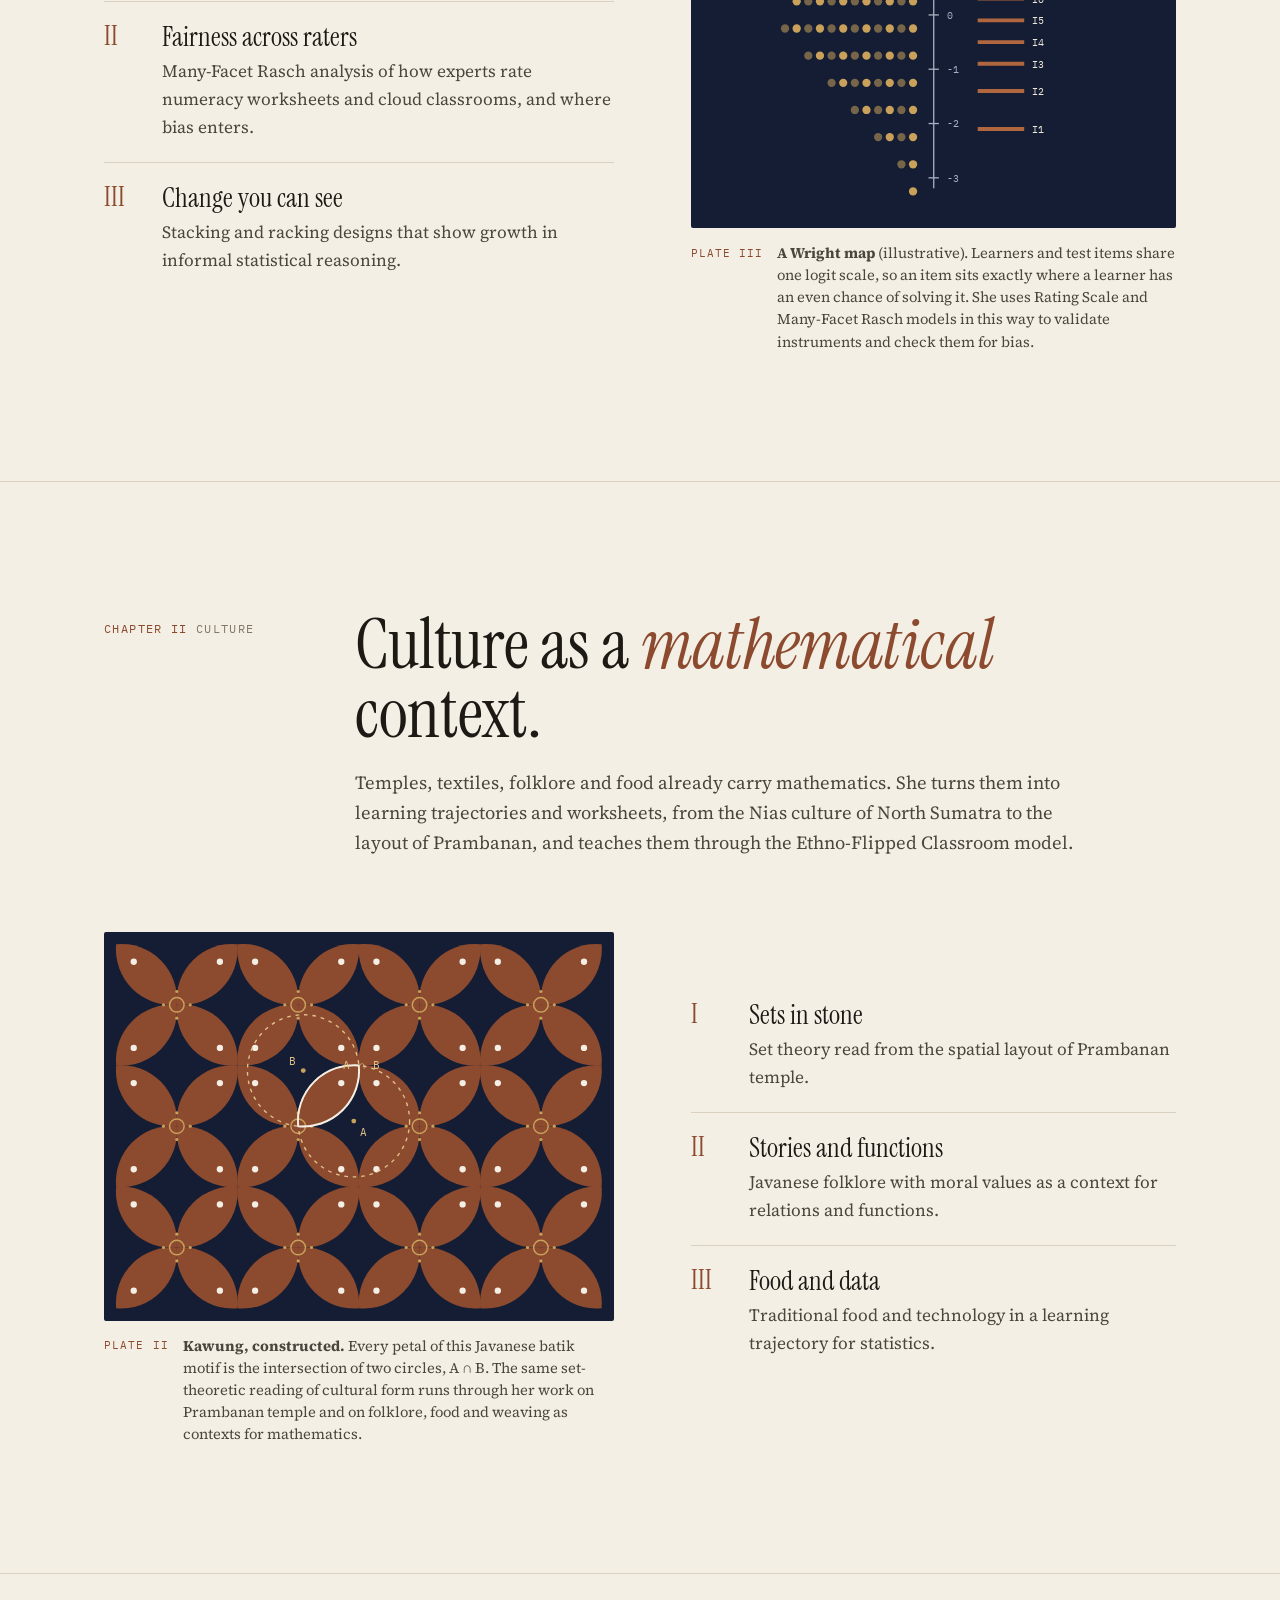
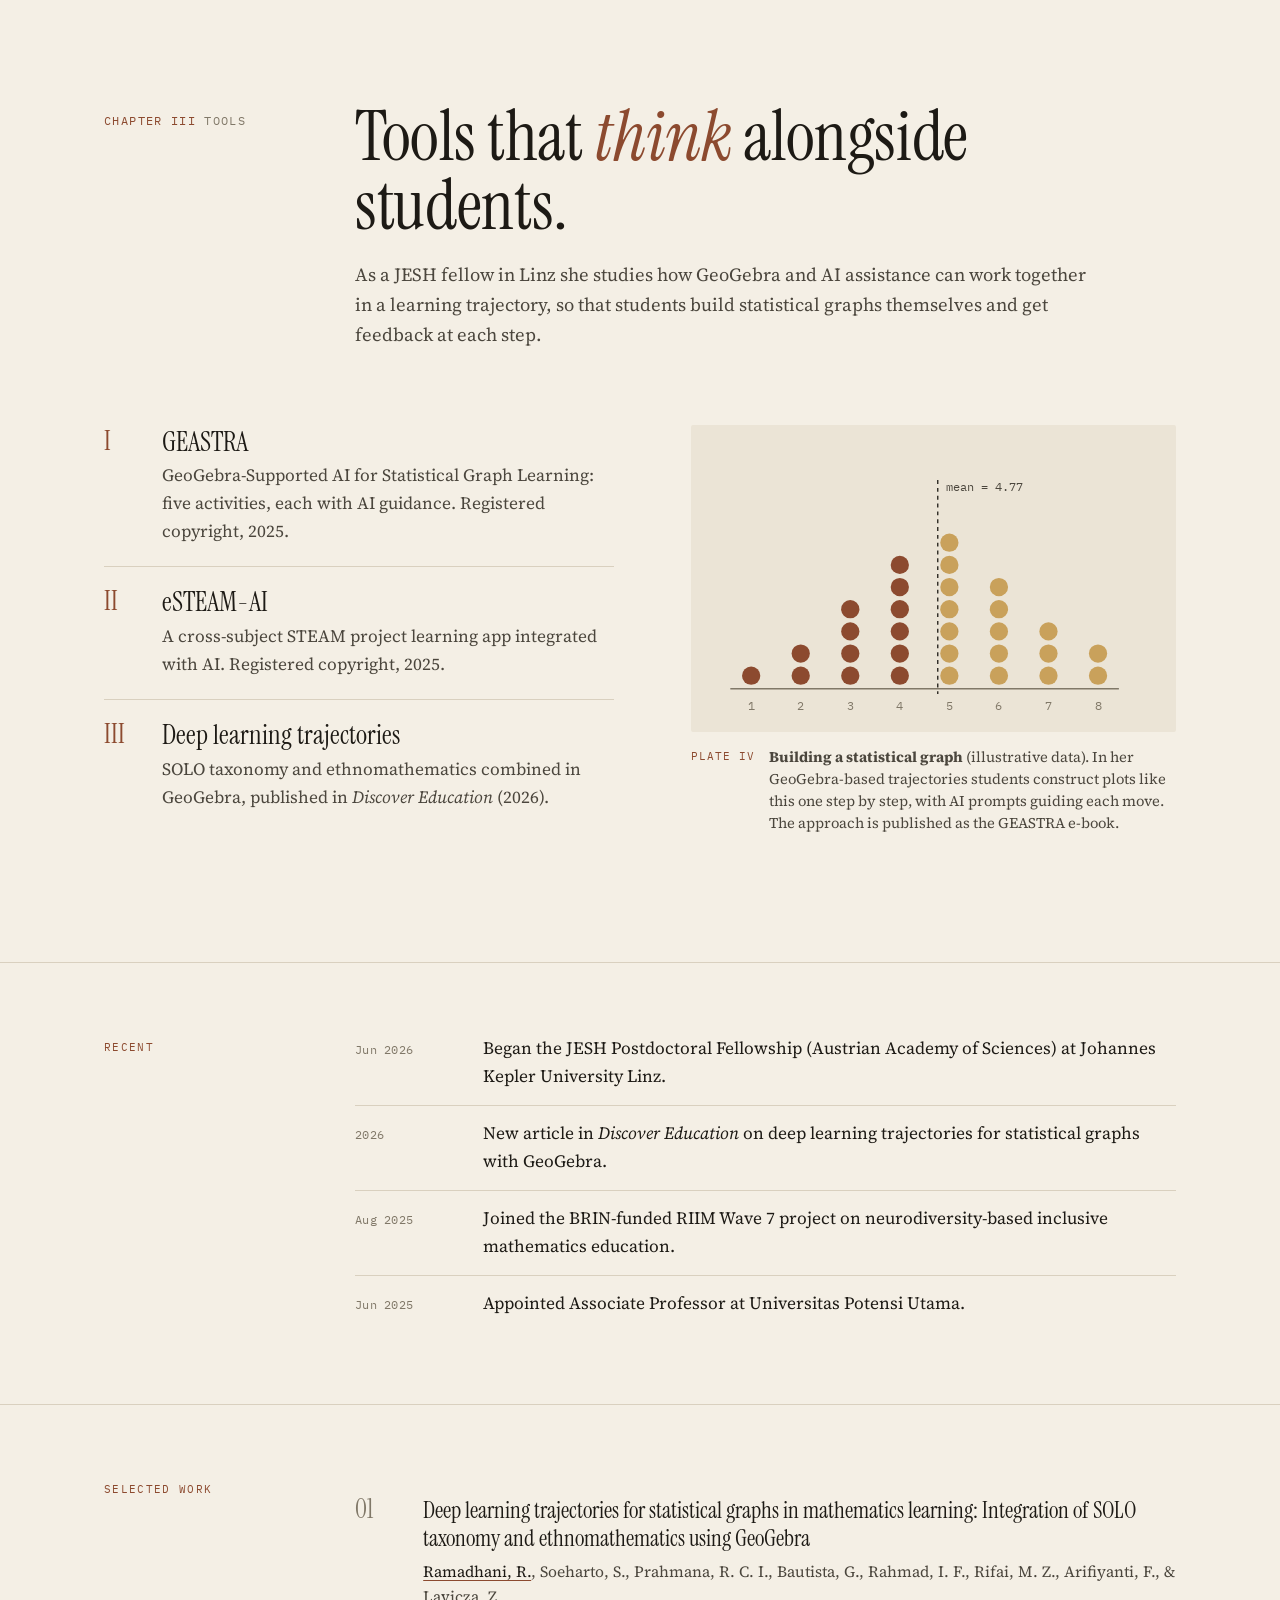
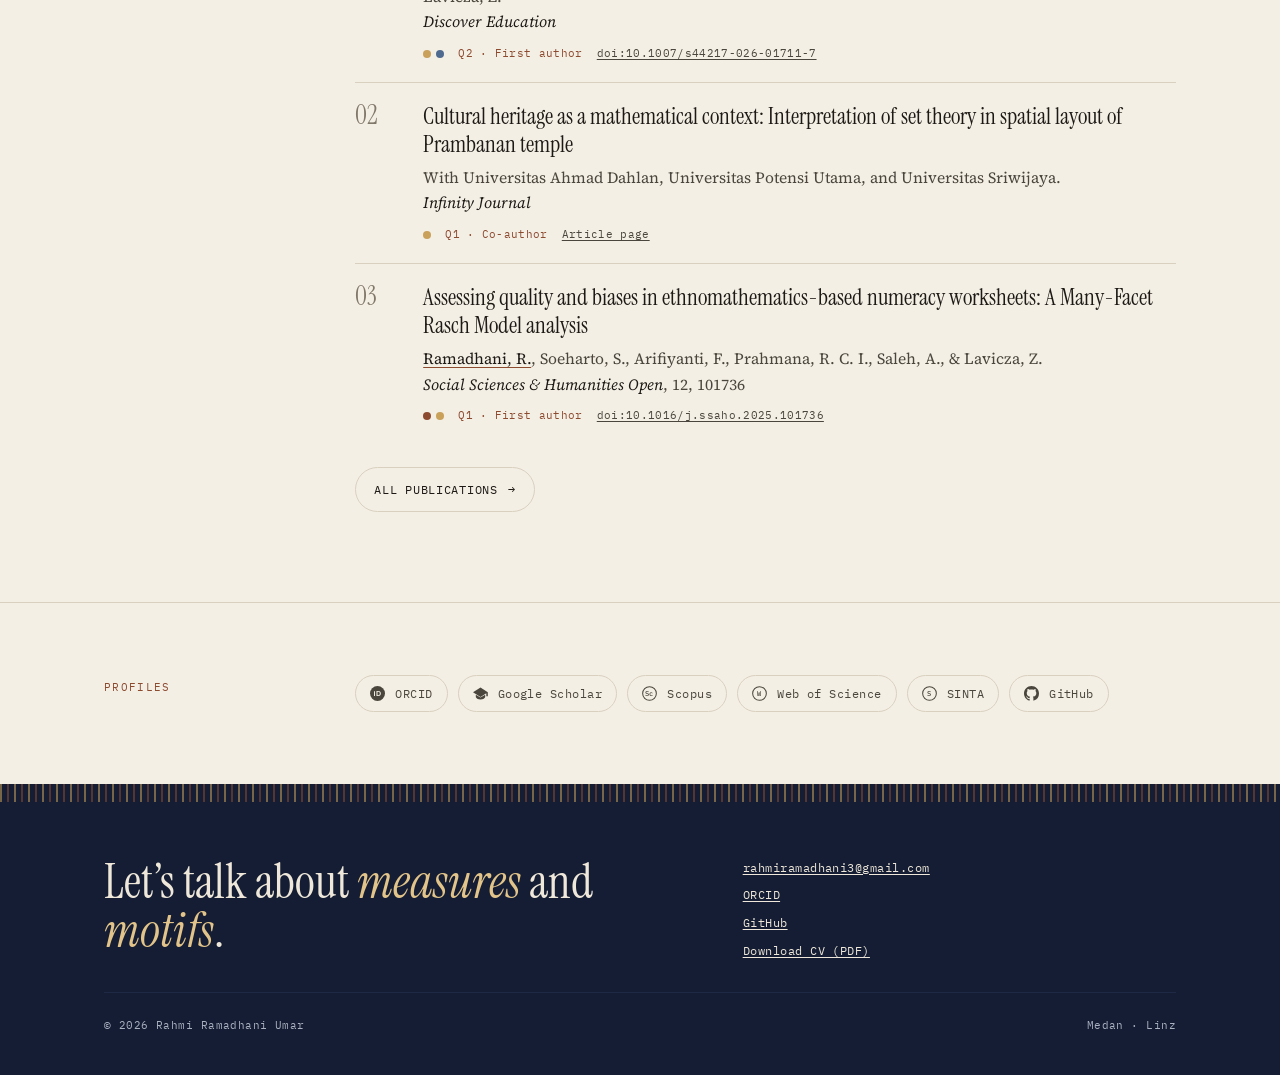
==== commit 91c02167: "Redesign site and CV" ====
--- a/index.html
+++ b/index.html
@@ -1,107 +1,151 @@
 <!DOCTYPE html>
-<html lang="en">
+<html lang="en" data-lang="en">
 <head>
 <meta charset="UTF-8">
 <meta name="viewport" content="width=device-width, initial-scale=1">
-<title>Rahmi Ramadhani Umar &middot; Mathematics Education</title>
-<meta name="description" content="Rahmi Ramadhani Umar, Associate Professor of Mathematics Education at Universitas Potensi Utama and JESH Postdoctoral Fellow at Johannes Kepler University Linz.">
+<title>Rahmi Ramadhani Umar &middot; Measures &amp; Motifs</title>
+<meta name="description" content="Rahmi Ramadhani Umar, Associate Professor of Mathematics Education at Universitas Potensi Utama and JESH Postdoctoral Fellow at Johannes Kepler University Linz. Rasch measurement, ethnomathematics, GeoGebra and AI.">
 <meta name="author" content="Rahmi Ramadhani Umar">
+<meta name="theme-color" content="#141d33">
 <link rel="canonical" href="https://rahmiumar.github.io/">
-<meta property="og:type" content="website">
-<meta property="og:title" content="Rahmi Ramadhani Umar &middot; Mathematics Education">
-<meta property="og:description" content="Rahmi Ramadhani Umar, Associate Professor of Mathematics Education at Universitas Potensi Utama and JESH Postdoctoral Fellow at Johannes Kepler University Linz.">
+<link rel="alternate" hreflang="en" href="https://rahmiumar.github.io/">
+<meta property="og:type" content="profile">
+<meta property="og:title" content="Rahmi Ramadhani Umar &middot; Measures &amp; Motifs">
+<meta property="og:description" content="Rahmi Ramadhani Umar, Associate Professor of Mathematics Education at Universitas Potensi Utama and JESH Postdoctoral Fellow at Johannes Kepler University Linz. Rasch measurement, ethnomathematics, GeoGebra and AI.">
 <meta property="og:url" content="https://rahmiumar.github.io/">
-<link rel="icon" href="data:image/svg+xml,%3Csvg xmlns='http://www.w3.org/2000/svg' viewBox='0 0 64 64'%3E%3Crect width='64' height='64' fill='%238a1c2b'/%3E%3Ctext x='32' y='46' font-family='Georgia,serif' font-size='40' fill='%23fbfaf7' text-anchor='middle'%3ER%3C/text%3E%3C/svg%3E">
+<link rel="icon" href="data:image/svg+xml,%3Csvg xmlns='http://www.w3.org/2000/svg' viewBox='0 0 32 32'%3E%3Crect width='32' height='32' fill='%23141d33'/%3E%3Cpath fill='%23c9a15b' d='M16.00 16.00A9.4 9.4 0 0 1 26.18 26.18A9.4 9.4 0 0 1 16.00 16.00Z'/%3E%3Cpath fill='%23c9a15b' d='M16.00 16.00A9.4 9.4 0 0 1 5.82 26.18A9.4 9.4 0 0 1 16.00 16.00Z'/%3E%3Cpath fill='%23c9a15b' d='M16.00 16.00A9.4 9.4 0 0 1 5.82 5.82A9.4 9.4 0 0 1 16.00 16.00Z'/%3E%3Cpath fill='%23c9a15b' d='M16.00 16.00A9.4 9.4 0 0 1 26.18 5.82A9.4 9.4 0 0 1 16.00 16.00Z'/%3E%3C/svg%3E">
 <link rel="preconnect" href="https://fonts.googleapis.com">
 <link rel="preconnect" href="https://fonts.gstatic.com" crossorigin>
-<link href="https://fonts.googleapis.com/css2?family=Newsreader:ital,opsz,wght@0,6..72,400;0,6..72,500;1,6..72,400&family=IBM+Plex+Sans:wght@400;500;600&display=swap" rel="stylesheet">
+<link href="https://fonts.googleapis.com/css2?family=Instrument+Serif:ital@0;1&family=Source+Serif+4:ital,opsz,wght@0,8..60,400;0,8..60,500;1,8..60,400&family=IBM+Plex+Mono:wght@400;500&display=swap" rel="stylesheet">
 <link rel="stylesheet" href="assets/css/style.css">
-<script>try{var t=localStorage.getItem('rru-theme');if(t==='light'||t==='dark')document.documentElement.setAttribute('data-theme',t);}catch(e){}</script>
+<script>(function(d){d.classList.add('js');try{var t=localStorage.getItem('rru-theme');if(t==='light'||t==='dark')d.setAttribute('data-theme',t);var l=localStorage.getItem('rru-lang');if(l==='en'||l==='id'){d.setAttribute('data-lang',l);d.setAttribute('lang',l);}}catch(e){}})(document.documentElement);</script>
+<script type="application/ld+json">{"@context":"https://schema.org","@type":"Person","name":"Rahmi Ramadhani Umar","honorificPrefix":"Dr.","jobTitle":"Associate Professor of Mathematics Education","affiliation":[{"@type":"CollegeOrUniversity","name":"Universitas Potensi Utama"},{"@type":"CollegeOrUniversity","name":"Johannes Kepler University Linz"}],"email":"mailto:rahmiramadhani3@gmail.com","url":"https://rahmiumar.github.io/","sameAs":["https://orcid.org/0000-0002-8049-7234","https://scholar.google.com/citations?user=eZGZv1oAAAAJ","https://www.scopus.com/authid/detail.uri?authorId=57202252421","https://github.com/rahmiumar"]}</script>
 </head>
 <body>
 <a class="skip-link" href="#main">Skip to content</a>
 <header class="site-header">
   <div class="wrap">
-    <a class="wordmark" href="index.html">Rahmi Ramadhani Umar</a>
+    <a class="wordmark" href="index.html"><svg viewBox="0 0 32 32" aria-hidden="true" fill="#c9a15b"><path d="M16.00,16.00A9.4,9.4 0 0 1 26.18,26.18A9.4,9.4 0 0 1 16.00,16.00Z"/><path d="M16.00,16.00A9.4,9.4 0 0 1 5.82,26.18A9.4,9.4 0 0 1 16.00,16.00Z"/><path d="M16.00,16.00A9.4,9.4 0 0 1 5.82,5.82A9.4,9.4 0 0 1 16.00,16.00Z"/><path d="M16.00,16.00A9.4,9.4 0 0 1 26.18,5.82A9.4,9.4 0 0 1 16.00,16.00Z"/><circle cx="16" cy="16" r="1.6" fill="#141d33"/></svg><span>Rahmi Ramadhani Umar</span></a>
     <nav class="nav" aria-label="Main">
-      <ul><li><a href="index.html" aria-current="page">Home</a></li><li><a href="research.html">Research</a></li><li><a href="publications.html">Publications</a></li><li><a href="teaching.html">Teaching</a></li><li><a href="talks.html">Talks</a></li><li><a href="cv.html">CV</a></li></ul>
-      <button class="menu-btn" type="button" aria-expanded="false">Menu</button>
-      <button class="theme-btn" type="button" aria-label="Switch colour theme">
+      <ul><li><a href="index.html" aria-current="page"><span lang="en">Home</span><span lang="id">Beranda</span></a></li><li><a href="research.html"><span lang="en">Research</span><span lang="id">Riset</span></a></li><li><a href="publications.html"><span lang="en">Publications</span><span lang="id">Publikasi</span></a></li><li><a href="teaching.html"><span lang="en">Teaching</span><span lang="id">Pengajaran</span></a></li><li><a href="talks.html"><span lang="en">Talks</span><span lang="id">Narasumber</span></a></li><li><a href="cv.html"><span lang="en">CV</span><span lang="id">CV</span></a></li></ul>
+      <button class="tool lang-btn" type="button">ID</button>
+      <button class="tool theme-btn" type="button" aria-label="Switch colour theme">
         <svg class="sun" viewBox="0 0 24 24" fill="none" stroke="currentColor" stroke-width="1.5" stroke-linecap="round"><circle cx="12" cy="12" r="4"/><path d="M12 2v2M12 20v2M4.9 4.9l1.4 1.4M17.7 17.7l1.4 1.4M2 12h2M20 12h2M4.9 19.1l1.4-1.4M17.7 6.3l1.4-1.4"/></svg>
         <svg class="moon" viewBox="0 0 24 24" fill="none" stroke="currentColor" stroke-width="1.5" stroke-linecap="round" stroke-linejoin="round"><path d="M21 12.8A9 9 0 1 1 11.2 3 7 7 0 0 0 21 12.8Z"/></svg>
       </button>
+      <button class="tool menu-btn" type="button" aria-expanded="false" aria-label="Menu"><svg viewBox="0 0 16 16" fill="none" stroke="currentColor" stroke-width="1.4"><path d="M2 5h12M2 11h12"/></svg></button>
     </nav>
   </div>
 </header>
 <main id="main">
 
-<section class="masthead">
-  <div class="wrap masthead-grid">
-    <div>
-      <p class="eyebrow">Mathematics Education &middot; Medan and Linz</p>
-      <h1>Rahmi Ramadhani Umar</h1>
-      <p class="lede"><strong>Associate Professor of Mathematics Education</strong> at Universitas Potensi Utama, Indonesia, and <strong>JESH Postdoctoral Fellow</strong> of the Austrian Academy of Sciences at Johannes Kepler University Linz. Her research joins GeoGebra and AI-supported learning with ethnomathematics and Rasch measurement.</p>
-      <div class="actions">
-        <a class="primary" href="publications.html">Publications</a>
-        <a href="research.html">Research projects</a>
-        <a href="cv.html">Curriculum vitae</a>
-        <a href="assets/files/Rahmi_Ramadhani_Umar_CV.pdf" download>Download CV (PDF)</a>
-      </div>
+<section class="hero">
+  <canvas class="weave" data-cell="11" data-seed="11" data-interactive="1" aria-hidden="true"></canvas>
+  <div class="wrap">
+    <p class="hero-kicker"><span lang="en">Mathematics Education &middot; Medan &mdash; Linz</span><span lang="id">Pendidikan Matematika &middot; Medan &mdash; Linz</span></p>
+    <h1>Rahmi Ramadhani <em>Umar</em></h1>
+    <p lang="en" class="hero-lede"><b>Associate Professor of Mathematics Education</b> at Universitas Potensi Utama and <b>JESH Postdoctoral Fellow</b> of the Austrian Academy of Sciences at Johannes Kepler University Linz. She measures how students learn mathematics, and designs the cultural and digital contexts in which they learn it.</p><p lang="id" class="hero-lede"><b>Associate Professor Pendidikan Matematika</b> di Universitas Potensi Utama dan <b>JESH Postdoctoral Fellow</b> Akademi Ilmu Pengetahuan Austria di Johannes Kepler University Linz. Ia mengukur cara siswa belajar matematika, dan merancang konteks budaya serta digital tempat mereka mempelajarinya.</p>
+    <div class="hero-actions">
+      <a class="btn gold" href="publications.html"><span lang="en">Publications</span><span lang="id">Publikasi</span></a>
+      <a class="btn ghost" href="research.html"><span lang="en">Research</span><span lang="id">Riset</span></a>
+      <a class="btn ghost" href="assets/files/Rahmi_Ramadhani_Umar_CV.pdf" download><svg viewBox="0 0 16 16" fill="none" stroke="currentColor" stroke-width="1.4" aria-hidden="true"><path d="M8 2v8M4.5 6.5 8 10l3.5-3.5M3 13h10"/></svg><span lang="en">CV (PDF)</span><span lang="id">CV (PDF)</span></a>
     </div>
-    <figure class="figure">
-<svg viewBox="0 0 360 206" role="img" aria-label="Three item characteristic curves of the Rasch model, for items of low, medium and high difficulty">
-  <defs><clipPath id="plot"><rect x="20" y="20" width="320" height="160"/></clipPath><path id="icc" d="M-40,175.4 L-30,175.2 L-20,175.0 L-10,174.7 L0,174.3 L10,173.9 L20,173.3 L30,172.5 L40,171.5 L50,170.3 L60,168.8 L70,166.9 L80,164.5 L90,161.5 L100,157.9 L110,153.5 L120,148.3 L130,142.1 L140,135.1 L150,127.2 L160,118.6 L170,109.5 L180,100.0 L190,90.5 L200,81.4 L210,72.8 L220,64.9 L230,57.9 L240,51.7 L250,46.5 L260,42.1 L270,38.5 L280,35.5 L290,33.1 L300,31.2 L310,29.7 L320,28.5 L330,27.5 L340,26.7 L350,26.1 L360,25.7 L370,25.3 L380,25.0 L390,24.8 L400,24.6"/></defs>
-  <path class="grid" d="M20,24H340 M20,100H340"/>
-  <path class="axis" d="M20,20V176H340"/>
-  <g clip-path="url(#plot)">
-    <use href="#icc" class="curve" transform="translate(-60 0)"/>
-    <use href="#icc" class="curve hi"/>
-    <use href="#icc" class="curve" transform="translate(60 0)"/>
-  </g>
-  <path class="guide" d="M180,176V100H20"/>
-  <text x="344" y="192" text-anchor="end">&#952;</text>
-  <text x="8" y="28">1</text><text x="0" y="104">.5</text><text x="8" y="180">0</text>
-  <text x="180" y="194" text-anchor="middle">b</text>
-</svg>
-<figcaption><b>Item characteristic curves.</b> Under the Rasch model, the chance of a correct answer rises with ability &#952; and equals one half where &#952; meets the item difficulty <i>b</i>. This measurement logic runs through much of her work on instruments and worksheets.</figcaption>
-</figure>
+    <div class="plate-tag">
+      <b>PLATE I &middot; <span lang="en">WOVEN MEASURES</span><span lang="id">UKURAN YANG DITENUN</span></b><br>
+      <span lang="en">A Rasch response matrix woven as cloth. Each warp thread is a test item, each weft thread a learner; gold shows a correct answer drawn with probability P = 1/(1+e<sup>&minus;(&theta;&minus;b)</sup>). Move across it to change ability &theta;.</span><span lang="id">Matriks respons Rasch yang ditenun menjadi kain. Benang lungsin adalah butir soal, benang pakan adalah siswa; emas menandai jawaban benar yang diundi dengan peluang P = 1/(1+e<sup>&minus;(&theta;&minus;b)</sup>). Gerakkan kursor untuk mengubah kemampuan &theta;.</span>
+      <span class="readout" id="weave-readout" aria-live="polite" data-idle-en="&theta; follows your cursor" data-idle-id="&theta; mengikuti kursor Anda">&theta; follows your cursor</span>
+      <button class="tool" id="weave-again" type="button" style="color:var(--nila-ink-2)"><span lang="en">Weave again</span><span lang="id">Tenun ulang</span></button>
+    </div>
   </div>
 </section>
 
-<div class="wrap">
-  <div class="facts">
-    <div><b>27</b><span>Scopus-indexed publications</span></div>
+<section class="ribbon" aria-label="Research metrics">
+  <div class="wrap">
+    <div><b>27</b><span><span lang="en">Documents, Scopus</span><span lang="id">Dokumen, Scopus</span></span></div>
     <div><b>9</b><span>h-index, Scopus</span></div>
-    <div><b>31</b><span>h-index, Google Scholar</span></div>
-    <div><b>6</b><span>Patents and IP registrations</span></div>
+    <div><b>119</b><span><span lang="en">Documents, Scholar</span><span lang="id">Dokumen, Scholar</span></span></div>
+    <div><b>31</b><span>h-index, Scholar</span></div>
+    <div><b>6</b><span><span lang="en">Patents &amp; IP</span><span lang="id">Paten &amp; HKI</span></span></div>
   </div>
-</div>
+</section>
 
-<section class="sec"><div class="wrap"><h2 class="sec-label">Research interests</h2><div class="sec-body"><ul class="plain interests">
-<li><h3>GeoGebra and AI in learning</h3><p>Learning trajectories that pair GeoGebra applets with AI assistance to build understanding of statistical graphs and numeracy.</p></li>
-<li><h3>Rasch measurement</h3><p>Rating Scale and Many-Facet Rasch models for validating instruments, checking bias, and measuring change in reasoning.</p></li>
-<li><h3>Ethnomathematics</h3><p>Local food, folklore, and heritage sites as contexts for statistics and mathematics, through the Ethno-Flipped Classroom model.</p></li>
-<li><h3>Numeracy and inclusion</h3><p>Differentiated digital learning and neurodiversity-based inclusive mathematics education.</p></li>
-</ul></div></div></section>
+<section class="chapter">
+  <div class="wrap">
+    <div class="chapter-head rv">
+      <p class="chapter-num"><span lang="en">Chapter I</span><span lang="id">Bab I</span><i><span lang="en">Measurement</span><span lang="id">Pengukuran</span></i></p>
+      <div><h2><span lang="en">Measuring what learners <em>can</em> do.</span><span lang="id">Mengukur apa yang <em>mampu</em> dilakukan siswa.</span></h2>
+      <p lang="en" class="chapter-intro">A test score says little until items and learners are placed on the same scale. Her work uses Rasch models to build that scale: to validate questionnaires, to judge the quality and fairness of worksheets, and to see how reasoning changes over a course.</p><p lang="id" class="chapter-intro">Skor tes belum banyak bercerita sampai butir soal dan siswa diletakkan pada skala yang sama. Risetnya memakai model Rasch untuk membangun skala itu: memvalidasi kuesioner, menilai mutu dan keadilan lembar kerja, serta melihat perubahan penalaran selama perkuliahan.</p></div>
+    </div>
+    <div class="split">
+      <ol class="threads rv">
+        <li><div><h3><span lang="en">Instruments that hold</span><span lang="id">Instrumen yang kokoh</span></h3><p lang="en">Construct validity of a self-regulated learning questionnaire for senior high school students, checked item by item.</p><p lang="id">Validitas konstruk kuesioner self-regulated learning untuk siswa SMA, diperiksa butir demi butir.</p></div></li>
+        <li><div><h3><span lang="en">Fairness across raters</span><span lang="id">Adil lintas penilai</span></h3><p lang="en">Many-Facet Rasch analysis of how experts rate numeracy worksheets and cloud classrooms, and where bias enters.</p><p lang="id">Analisis Many-Facet Rasch tentang cara pakar menilai lembar kerja numerasi dan kelas daring, serta di mana bias masuk.</p></div></li>
+        <li><div><h3><span lang="en">Change you can see</span><span lang="id">Perubahan yang terlihat</span></h3><p lang="en">Stacking and racking designs that show growth in informal statistical reasoning.</p><p lang="id">Desain stacking dan racking yang memperlihatkan pertumbuhan penalaran statistik informal.</p></div></li>
+      </ol>
+      <figure class="plate rv"><div class="frame" style="padding:18px 10px 6px"><svg viewBox="0 0 360 310" role="img" aria-label="Illustrative Wright map placing learners and items on one logit scale"><line x1="180" y1="16" x2="180" y2="284" stroke="#a9b0c0" stroke-width="1"/><line x1="176" y1="276.0" x2="184" y2="276.0" stroke="#a9b0c0"/><text x="190" y="279.0" font-family="IBM Plex Mono,monospace" font-size="8" fill="#a9b0c0">-3</text><line x1="176" y1="234.0" x2="184" y2="234.0" stroke="#a9b0c0"/><text x="190" y="237.0" font-family="IBM Plex Mono,monospace" font-size="8" fill="#a9b0c0">-2</text><line x1="176" y1="192.0" x2="184" y2="192.0" stroke="#a9b0c0"/><text x="190" y="195.0" font-family="IBM Plex Mono,monospace" font-size="8" fill="#a9b0c0">-1</text><line x1="176" y1="150.0" x2="184" y2="150.0" stroke="#a9b0c0"/><text x="190" y="153.0" font-family="IBM Plex Mono,monospace" font-size="8" fill="#a9b0c0">0</text><line x1="176" y1="108.0" x2="184" y2="108.0" stroke="#a9b0c0"/><text x="190" y="111.0" font-family="IBM Plex Mono,monospace" font-size="8" fill="#a9b0c0">+1</text><line x1="176" y1="66.0" x2="184" y2="66.0" stroke="#a9b0c0"/><text x="190" y="69.0" font-family="IBM Plex Mono,monospace" font-size="8" fill="#a9b0c0">+2</text><line x1="176" y1="24.0" x2="184" y2="24.0" stroke="#a9b0c0"/><text x="190" y="27.0" font-family="IBM Plex Mono,monospace" font-size="8" fill="#a9b0c0">+3</text><circle cx="164.0" cy="34.5" r="3.2" fill="#c9a15b" opacity="1.00"/><circle cx="164.0" cy="55.5" r="3.2" fill="#c9a15b" opacity="1.00"/><circle cx="155.0" cy="55.5" r="3.2" fill="#c9a15b" opacity="0.55"/><circle cx="164.0" cy="76.5" r="3.2" fill="#c9a15b" opacity="1.00"/><circle cx="155.0" cy="76.5" r="3.2" fill="#c9a15b" opacity="0.55"/><circle cx="146.0" cy="76.5" r="3.2" fill="#c9a15b" opacity="1.00"/><circle cx="137.0" cy="76.5" r="3.2" fill="#c9a15b" opacity="0.55"/><circle cx="164.0" cy="97.5" r="3.2" fill="#c9a15b" opacity="1.00"/><circle cx="155.0" cy="97.5" r="3.2" fill="#c9a15b" opacity="0.55"/><circle cx="146.0" cy="97.5" r="3.2" fill="#c9a15b" opacity="1.00"/><circle cx="137.0" cy="97.5" r="3.2" fill="#c9a15b" opacity="0.55"/><circle cx="128.0" cy="97.5" r="3.2" fill="#c9a15b" opacity="1.00"/><circle cx="119.0" cy="97.5" r="3.2" fill="#c9a15b" opacity="0.55"/><circle cx="164.0" cy="118.5" r="3.2" fill="#c9a15b" opacity="1.00"/><circle cx="155.0" cy="118.5" r="3.2" fill="#c9a15b" opacity="0.55"/><circle cx="146.0" cy="118.5" r="3.2" fill="#c9a15b" opacity="1.00"/><circle cx="137.0" cy="118.5" r="3.2" fill="#c9a15b" opacity="0.55"/><circle cx="128.0" cy="118.5" r="3.2" fill="#c9a15b" opacity="1.00"/><circle cx="119.0" cy="118.5" r="3.2" fill="#c9a15b" opacity="0.55"/><circle cx="110.0" cy="118.5" r="3.2" fill="#c9a15b" opacity="1.00"/><circle cx="101.0" cy="118.5" r="3.2" fill="#c9a15b" opacity="0.55"/><circle cx="92.0" cy="118.5" r="3.2" fill="#c9a15b" opacity="1.00"/><circle cx="164.0" cy="139.5" r="3.2" fill="#c9a15b" opacity="1.00"/><circle cx="155.0" cy="139.5" r="3.2" fill="#c9a15b" opacity="0.55"/><circle cx="146.0" cy="139.5" r="3.2" fill="#c9a15b" opacity="1.00"/><circle cx="137.0" cy="139.5" r="3.2" fill="#c9a15b" opacity="0.55"/><circle cx="128.0" cy="139.5" r="3.2" fill="#c9a15b" opacity="1.00"/><circle cx="119.0" cy="139.5" r="3.2" fill="#c9a15b" opacity="0.55"/><circle cx="110.0" cy="139.5" r="3.2" fill="#c9a15b" opacity="1.00"/><circle cx="101.0" cy="139.5" r="3.2" fill="#c9a15b" opacity="0.55"/><circle cx="92.0" cy="139.5" r="3.2" fill="#c9a15b" opacity="1.00"/><circle cx="83.0" cy="139.5" r="3.2" fill="#c9a15b" opacity="0.55"/><circle cx="74.0" cy="139.5" r="3.2" fill="#c9a15b" opacity="1.00"/><circle cx="164.0" cy="160.5" r="3.2" fill="#c9a15b" opacity="1.00"/><circle cx="155.0" cy="160.5" r="3.2" fill="#c9a15b" opacity="0.55"/><circle cx="146.0" cy="160.5" r="3.2" fill="#c9a15b" opacity="1.00"/><circle cx="137.0" cy="160.5" r="3.2" fill="#c9a15b" opacity="0.55"/><circle cx="128.0" cy="160.5" r="3.2" fill="#c9a15b" opacity="1.00"/><circle cx="119.0" cy="160.5" r="3.2" fill="#c9a15b" opacity="0.55"/><circle cx="110.0" cy="160.5" r="3.2" fill="#c9a15b" opacity="1.00"/><circle cx="101.0" cy="160.5" r="3.2" fill="#c9a15b" opacity="0.55"/><circle cx="92.0" cy="160.5" r="3.2" fill="#c9a15b" opacity="1.00"/><circle cx="83.0" cy="160.5" r="3.2" fill="#c9a15b" opacity="0.55"/><circle cx="74.0" cy="160.5" r="3.2" fill="#c9a15b" opacity="1.00"/><circle cx="65.0" cy="160.5" r="3.2" fill="#c9a15b" opacity="0.55"/><circle cx="164.0" cy="181.5" r="3.2" fill="#c9a15b" opacity="1.00"/><circle cx="155.0" cy="181.5" r="3.2" fill="#c9a15b" opacity="0.55"/><circle cx="146.0" cy="181.5" r="3.2" fill="#c9a15b" opacity="1.00"/><circle cx="137.0" cy="181.5" r="3.2" fill="#c9a15b" opacity="0.55"/><circle cx="128.0" cy="181.5" r="3.2" fill="#c9a15b" opacity="1.00"/><circle cx="119.0" cy="181.5" r="3.2" fill="#c9a15b" opacity="0.55"/><circle cx="110.0" cy="181.5" r="3.2" fill="#c9a15b" opacity="1.00"/><circle cx="101.0" cy="181.5" r="3.2" fill="#c9a15b" opacity="0.55"/><circle cx="92.0" cy="181.5" r="3.2" fill="#c9a15b" opacity="1.00"/><circle cx="83.0" cy="181.5" r="3.2" fill="#c9a15b" opacity="0.55"/><circle cx="164.0" cy="202.5" r="3.2" fill="#c9a15b" opacity="1.00"/><circle cx="155.0" cy="202.5" r="3.2" fill="#c9a15b" opacity="0.55"/><circle cx="146.0" cy="202.5" r="3.2" fill="#c9a15b" opacity="1.00"/><circle cx="137.0" cy="202.5" r="3.2" fill="#c9a15b" opacity="0.55"/><circle cx="128.0" cy="202.5" r="3.2" fill="#c9a15b" opacity="1.00"/><circle cx="119.0" cy="202.5" r="3.2" fill="#c9a15b" opacity="0.55"/><circle cx="110.0" cy="202.5" r="3.2" fill="#c9a15b" opacity="1.00"/><circle cx="101.0" cy="202.5" r="3.2" fill="#c9a15b" opacity="0.55"/><circle cx="164.0" cy="223.5" r="3.2" fill="#c9a15b" opacity="1.00"/><circle cx="155.0" cy="223.5" r="3.2" fill="#c9a15b" opacity="0.55"/><circle cx="146.0" cy="223.5" r="3.2" fill="#c9a15b" opacity="1.00"/><circle cx="137.0" cy="223.5" r="3.2" fill="#c9a15b" opacity="0.55"/><circle cx="128.0" cy="223.5" r="3.2" fill="#c9a15b" opacity="1.00"/><circle cx="119.0" cy="223.5" r="3.2" fill="#c9a15b" opacity="0.55"/><circle cx="164.0" cy="244.5" r="3.2" fill="#c9a15b" opacity="1.00"/><circle cx="155.0" cy="244.5" r="3.2" fill="#c9a15b" opacity="0.55"/><circle cx="146.0" cy="244.5" r="3.2" fill="#c9a15b" opacity="1.00"/><circle cx="137.0" cy="244.5" r="3.2" fill="#c9a15b" opacity="0.55"/><circle cx="164.0" cy="265.5" r="3.2" fill="#c9a15b" opacity="1.00"/><circle cx="155.0" cy="265.5" r="3.2" fill="#c9a15b" opacity="0.55"/><circle cx="164.0" cy="286.5" r="3.2" fill="#c9a15b" opacity="1.00"/><line x1="214" y1="238.2" x2="250" y2="238.2" stroke="#b0663f" stroke-width="3"/><text x="256" y="241.2" font-family="IBM Plex Mono,monospace" font-size="8" fill="#efe8da">I1</text><line x1="214" y1="208.8" x2="250" y2="208.8" stroke="#b0663f" stroke-width="3"/><text x="256" y="211.8" font-family="IBM Plex Mono,monospace" font-size="8" fill="#efe8da">I2</text><line x1="214" y1="187.8" x2="250" y2="187.8" stroke="#b0663f" stroke-width="3"/><text x="256" y="190.8" font-family="IBM Plex Mono,monospace" font-size="8" fill="#efe8da">I3</text><line x1="214" y1="171.0" x2="250" y2="171.0" stroke="#b0663f" stroke-width="3"/><text x="256" y="174.0" font-family="IBM Plex Mono,monospace" font-size="8" fill="#efe8da">I4</text><line x1="214" y1="154.2" x2="250" y2="154.2" stroke="#b0663f" stroke-width="3"/><text x="256" y="157.2" font-family="IBM Plex Mono,monospace" font-size="8" fill="#efe8da">I5</text><line x1="214" y1="137.4" x2="250" y2="137.4" stroke="#b0663f" stroke-width="3"/><text x="256" y="140.4" font-family="IBM Plex Mono,monospace" font-size="8" fill="#efe8da">I6</text><line x1="214" y1="124.8" x2="250" y2="124.8" stroke="#b0663f" stroke-width="3"/><text x="256" y="127.8" font-family="IBM Plex Mono,monospace" font-size="8" fill="#efe8da">I7</text><line x1="214" y1="108.0" x2="250" y2="108.0" stroke="#b0663f" stroke-width="3"/><text x="256" y="111.0" font-family="IBM Plex Mono,monospace" font-size="8" fill="#efe8da">I8</text><line x1="214" y1="87.0" x2="250" y2="87.0" stroke="#b0663f" stroke-width="3"/><text x="256" y="90.0" font-family="IBM Plex Mono,monospace" font-size="8" fill="#efe8da">I9</text><line x1="214" y1="57.6" x2="250" y2="57.6" stroke="#b0663f" stroke-width="3"/><text x="256" y="60.6" font-family="IBM Plex Mono,monospace" font-size="8" fill="#efe8da">I10</text><text x="164" y="12" text-anchor="end" font-family="IBM Plex Mono,monospace" font-size="8" fill="#e2c48a" letter-spacing="1">LEARNERS</text><text x="214" y="12" font-family="IBM Plex Mono,monospace" font-size="8" fill="#e2c48a" letter-spacing="1">ITEMS</text></svg></div><figcaption><span class="pl">Plate III</span><span><span lang="en"><b>A Wright map</b> (illustrative). Learners and test items share one logit scale, so an item sits exactly where a learner has an even chance of solving it. She uses Rating Scale and Many-Facet Rasch models in this way to validate instruments and check them for bias.</span><span lang="id"><b>Peta Wright</b> (ilustrasi). Siswa dan butir soal berada pada satu skala logit, sehingga sebuah butir terletak tepat di titik ketika seorang siswa punya peluang seimbang untuk menjawabnya. Dengan cara inilah ia memakai model Rasch Rating Scale dan Many-Facet untuk memvalidasi instrumen dan memeriksa biasnya.</span></span></figcaption></figure>
+    </div>
+  </div>
+</section>
 
-<section class="sec"><div class="wrap"><h2 class="sec-label">Recent</h2><div class="sec-body"><ul class="plain news">
-<li><time>Jun 2026</time><span>Began the JESH Postdoctoral Fellowship (Austrian Academy of Sciences) at Johannes Kepler University Linz, working on GeoGebra and AI integration in mathematics education.</span></li>
-<li><time>2026</time><span>New article in <em>Discover Education</em> on deep learning trajectories for statistical graphs with GeoGebra.</span></li>
-<li><time>Aug 2025</time><span>Joined the BRIN-funded RIIM Wave 7 project on neurodiversity-based inclusive mathematics education.</span></li>
-<li><time>Jun 2025</time><span>Appointed Associate Professor at Universitas Potensi Utama.</span></li>
-</ul></div></div></section>
+<section class="chapter">
+  <div class="wrap">
+    <div class="chapter-head rv">
+      <p class="chapter-num"><span lang="en">Chapter II</span><span lang="id">Bab II</span><i><span lang="en">Culture</span><span lang="id">Budaya</span></i></p>
+      <div><h2><span lang="en">Culture as a <em>mathematical</em> context.</span><span lang="id">Budaya sebagai konteks <em>matematis</em>.</span></h2>
+      <p lang="en" class="chapter-intro">Temples, textiles, folklore and food already carry mathematics. She turns them into learning trajectories and worksheets, from the Nias culture of North Sumatra to the layout of Prambanan, and teaches them through the Ethno-Flipped Classroom model.</p><p lang="id" class="chapter-intro">Candi, kain, cerita rakyat dan makanan sudah menyimpan matematika. Ia mengolahnya menjadi lintasan belajar dan lembar kerja, dari budaya Nias di Sumatera Utara sampai tata letak Prambanan, lalu mengajarkannya lewat model Ethno-Flipped Classroom.</p></div>
+    </div>
+    <div class="split flip">
+      <div class="rv">
+        <ol class="threads">
+          <li><div><h3><span lang="en">Sets in stone</span><span lang="id">Himpunan di batu candi</span></h3><p lang="en">Set theory read from the spatial layout of Prambanan temple.</p><p lang="id">Teori himpunan yang dibaca dari tata ruang Candi Prambanan.</p></div></li>
+          <li><div><h3><span lang="en">Stories and functions</span><span lang="id">Cerita dan fungsi</span></h3><p lang="en">Javanese folklore with moral values as a context for relations and functions.</p><p lang="id">Cerita rakyat Jawa bernilai moral sebagai konteks relasi dan fungsi.</p></div></li>
+          <li><div><h3><span lang="en">Food and data</span><span lang="id">Makanan dan data</span></h3><p lang="en">Traditional food and technology in a learning trajectory for statistics.</p><p lang="id">Makanan tradisional dan teknologi dalam lintasan belajar statistika.</p></div></li>
+        </ol>
+      </div>
+      <figure class="plate"><div class="frame kawung"><svg viewBox="-10 -10 420 320" role="img" aria-label="Kawung batik lattice built from intersections of circles; one petal is shown as the intersection of circles A and B"><path class="petal" d="M50.00,50.00A46.0,46.0 0 0 1 100.00,100.00A46.0,46.0 0 0 1 50.00,50.00Z" style="transition-delay:0.00s"/><circle class="isen" cx="85.50" cy="85.50" r="2.6"/><path class="petal" d="M50.00,50.00A46.0,46.0 0 0 1 0.00,100.00A46.0,46.0 0 0 1 50.00,50.00Z" style="transition-delay:0.05s"/><circle class="isen" cx="14.50" cy="85.50" r="2.6"/><path class="petal" d="M50.00,50.00A46.0,46.0 0 0 1 0.00,0.00A46.0,46.0 0 0 1 50.00,50.00Z" style="transition-delay:0.10s"/><circle class="isen" cx="14.50" cy="14.50" r="2.6"/><path class="petal" d="M50.00,50.00A46.0,46.0 0 0 1 100.00,0.00A46.0,46.0 0 0 1 50.00,50.00Z" style="transition-delay:0.15s"/><circle class="isen" cx="85.50" cy="14.50" r="2.6"/><circle class="core" cx="50" cy="50" r="6"/><circle class="dot" cx="50" cy="39" r="1.3"/><circle class="dot" cx="61" cy="50" r="1.3"/><circle class="dot" cx="50" cy="61" r="1.3"/><circle class="dot" cx="39" cy="50" r="1.3"/><path class="petal" d="M150.00,50.00A46.0,46.0 0 0 1 200.00,100.00A46.0,46.0 0 0 1 150.00,50.00Z" style="transition-delay:0.08s"/><circle class="isen" cx="185.50" cy="85.50" r="2.6"/><path class="petal" d="M150.00,50.00A46.0,46.0 0 0 1 100.00,100.00A46.0,46.0 0 0 1 150.00,50.00Z" style="transition-delay:0.13s"/><circle class="isen" cx="114.50" cy="85.50" r="2.6"/><path class="petal" d="M150.00,50.00A46.0,46.0 0 0 1 100.00,0.00A46.0,46.0 0 0 1 150.00,50.00Z" style="transition-delay:0.18s"/><circle class="isen" cx="114.50" cy="14.50" r="2.6"/><path class="petal" d="M150.00,50.00A46.0,46.0 0 0 1 200.00,0.00A46.0,46.0 0 0 1 150.00,50.00Z" style="transition-delay:0.23s"/><circle class="isen" cx="185.50" cy="14.50" r="2.6"/><circle class="core" cx="150" cy="50" r="6"/><circle class="dot" cx="150" cy="39" r="1.3"/><circle class="dot" cx="161" cy="50" r="1.3"/><circle class="dot" cx="150" cy="61" r="1.3"/><circle class="dot" cx="139" cy="50" r="1.3"/><path class="petal" d="M250.00,50.00A46.0,46.0 0 0 1 300.00,100.00A46.0,46.0 0 0 1 250.00,50.00Z" style="transition-delay:0.16s"/><circle class="isen" cx="285.50" cy="85.50" r="2.6"/><path class="petal" d="M250.00,50.00A46.0,46.0 0 0 1 200.00,100.00A46.0,46.0 0 0 1 250.00,50.00Z" style="transition-delay:0.21s"/><circle class="isen" cx="214.50" cy="85.50" r="2.6"/><path class="petal" d="M250.00,50.00A46.0,46.0 0 0 1 200.00,0.00A46.0,46.0 0 0 1 250.00,50.00Z" style="transition-delay:0.26s"/><circle class="isen" cx="214.50" cy="14.50" r="2.6"/><path class="petal" d="M250.00,50.00A46.0,46.0 0 0 1 300.00,0.00A46.0,46.0 0 0 1 250.00,50.00Z" style="transition-delay:0.31s"/><circle class="isen" cx="285.50" cy="14.50" r="2.6"/><circle class="core" cx="250" cy="50" r="6"/><circle class="dot" cx="250" cy="39" r="1.3"/><circle class="dot" cx="261" cy="50" r="1.3"/><circle class="dot" cx="250" cy="61" r="1.3"/><circle class="dot" cx="239" cy="50" r="1.3"/><path class="petal" d="M350.00,50.00A46.0,46.0 0 0 1 400.00,100.00A46.0,46.0 0 0 1 350.00,50.00Z" style="transition-delay:0.24s"/><circle class="isen" cx="385.50" cy="85.50" r="2.6"/><path class="petal" d="M350.00,50.00A46.0,46.0 0 0 1 300.00,100.00A46.0,46.0 0 0 1 350.00,50.00Z" style="transition-delay:0.29s"/><circle class="isen" cx="314.50" cy="85.50" r="2.6"/><path class="petal" d="M350.00,50.00A46.0,46.0 0 0 1 300.00,0.00A46.0,46.0 0 0 1 350.00,50.00Z" style="transition-delay:0.34s"/><circle class="isen" cx="314.50" cy="14.50" r="2.6"/><path class="petal" d="M350.00,50.00A46.0,46.0 0 0 1 400.00,0.00A46.0,46.0 0 0 1 350.00,50.00Z" style="transition-delay:0.39s"/><circle class="isen" cx="385.50" cy="14.50" r="2.6"/><circle class="core" cx="350" cy="50" r="6"/><circle class="dot" cx="350" cy="39" r="1.3"/><circle class="dot" cx="361" cy="50" r="1.3"/><circle class="dot" cx="350" cy="61" r="1.3"/><circle class="dot" cx="339" cy="50" r="1.3"/><path class="petal" d="M50.00,150.00A46.0,46.0 0 0 1 100.00,200.00A46.0,46.0 0 0 1 50.00,150.00Z" style="transition-delay:0.08s"/><circle class="isen" cx="85.50" cy="185.50" r="2.6"/><path class="petal" d="M50.00,150.00A46.0,46.0 0 0 1 0.00,200.00A46.0,46.0 0 0 1 50.00,150.00Z" style="transition-delay:0.13s"/><circle class="isen" cx="14.50" cy="185.50" r="2.6"/><path class="petal" d="M50.00,150.00A46.0,46.0 0 0 1 0.00,100.00A46.0,46.0 0 0 1 50.00,150.00Z" style="transition-delay:0.18s"/><circle class="isen" cx="14.50" cy="114.50" r="2.6"/><path class="petal" d="M50.00,150.00A46.0,46.0 0 0 1 100.00,100.00A46.0,46.0 0 0 1 50.00,150.00Z" style="transition-delay:0.23s"/><circle class="isen" cx="85.50" cy="114.50" r="2.6"/><circle class="core" cx="50" cy="150" r="6"/><circle class="dot" cx="50" cy="139" r="1.3"/><circle class="dot" cx="61" cy="150" r="1.3"/><circle class="dot" cx="50" cy="161" r="1.3"/><circle class="dot" cx="39" cy="150" r="1.3"/><path class="petal" d="M150.00,150.00A46.0,46.0 0 0 1 200.00,200.00A46.0,46.0 0 0 1 150.00,150.00Z" style="transition-delay:0.16s"/><circle class="isen" cx="185.50" cy="185.50" r="2.6"/><path class="petal" d="M150.00,150.00A46.0,46.0 0 0 1 100.00,200.00A46.0,46.0 0 0 1 150.00,150.00Z" style="transition-delay:0.21s"/><circle class="isen" cx="114.50" cy="185.50" r="2.6"/><path class="petal" d="M150.00,150.00A46.0,46.0 0 0 1 100.00,100.00A46.0,46.0 0 0 1 150.00,150.00Z" style="transition-delay:0.26s"/><circle class="isen" cx="114.50" cy="114.50" r="2.6"/><path class="petal" d="M150.00,150.00A46.0,46.0 0 0 1 200.00,100.00A46.0,46.0 0 0 1 150.00,150.00Z" style="transition-delay:0.31s"/><circle class="isen" cx="185.50" cy="114.50" r="2.6"/><circle class="core" cx="150" cy="150" r="6"/><circle class="dot" cx="150" cy="139" r="1.3"/><circle class="dot" cx="161" cy="150" r="1.3"/><circle class="dot" cx="150" cy="161" r="1.3"/><circle class="dot" cx="139" cy="150" r="1.3"/><path class="petal" d="M250.00,150.00A46.0,46.0 0 0 1 300.00,200.00A46.0,46.0 0 0 1 250.00,150.00Z" style="transition-delay:0.24s"/><circle class="isen" cx="285.50" cy="185.50" r="2.6"/><path class="petal" d="M250.00,150.00A46.0,46.0 0 0 1 200.00,200.00A46.0,46.0 0 0 1 250.00,150.00Z" style="transition-delay:0.29s"/><circle class="isen" cx="214.50" cy="185.50" r="2.6"/><path class="petal" d="M250.00,150.00A46.0,46.0 0 0 1 200.00,100.00A46.0,46.0 0 0 1 250.00,150.00Z" style="transition-delay:0.34s"/><circle class="isen" cx="214.50" cy="114.50" r="2.6"/><path class="petal" d="M250.00,150.00A46.0,46.0 0 0 1 300.00,100.00A46.0,46.0 0 0 1 250.00,150.00Z" style="transition-delay:0.39s"/><circle class="isen" cx="285.50" cy="114.50" r="2.6"/><circle class="core" cx="250" cy="150" r="6"/><circle class="dot" cx="250" cy="139" r="1.3"/><circle class="dot" cx="261" cy="150" r="1.3"/><circle class="dot" cx="250" cy="161" r="1.3"/><circle class="dot" cx="239" cy="150" r="1.3"/><path class="petal" d="M350.00,150.00A46.0,46.0 0 0 1 400.00,200.00A46.0,46.0 0 0 1 350.00,150.00Z" style="transition-delay:0.32s"/><circle class="isen" cx="385.50" cy="185.50" r="2.6"/><path class="petal" d="M350.00,150.00A46.0,46.0 0 0 1 300.00,200.00A46.0,46.0 0 0 1 350.00,150.00Z" style="transition-delay:0.37s"/><circle class="isen" cx="314.50" cy="185.50" r="2.6"/><path class="petal" d="M350.00,150.00A46.0,46.0 0 0 1 300.00,100.00A46.0,46.0 0 0 1 350.00,150.00Z" style="transition-delay:0.42s"/><circle class="isen" cx="314.50" cy="114.50" r="2.6"/><path class="petal" d="M350.00,150.00A46.0,46.0 0 0 1 400.00,100.00A46.0,46.0 0 0 1 350.00,150.00Z" style="transition-delay:0.47s"/><circle class="isen" cx="385.50" cy="114.50" r="2.6"/><circle class="core" cx="350" cy="150" r="6"/><circle class="dot" cx="350" cy="139" r="1.3"/><circle class="dot" cx="361" cy="150" r="1.3"/><circle class="dot" cx="350" cy="161" r="1.3"/><circle class="dot" cx="339" cy="150" r="1.3"/><path class="petal" d="M50.00,250.00A46.0,46.0 0 0 1 100.00,300.00A46.0,46.0 0 0 1 50.00,250.00Z" style="transition-delay:0.16s"/><circle class="isen" cx="85.50" cy="285.50" r="2.6"/><path class="petal" d="M50.00,250.00A46.0,46.0 0 0 1 0.00,300.00A46.0,46.0 0 0 1 50.00,250.00Z" style="transition-delay:0.21s"/><circle class="isen" cx="14.50" cy="285.50" r="2.6"/><path class="petal" d="M50.00,250.00A46.0,46.0 0 0 1 0.00,200.00A46.0,46.0 0 0 1 50.00,250.00Z" style="transition-delay:0.26s"/><circle class="isen" cx="14.50" cy="214.50" r="2.6"/><path class="petal" d="M50.00,250.00A46.0,46.0 0 0 1 100.00,200.00A46.0,46.0 0 0 1 50.00,250.00Z" style="transition-delay:0.31s"/><circle class="isen" cx="85.50" cy="214.50" r="2.6"/><circle class="core" cx="50" cy="250" r="6"/><circle class="dot" cx="50" cy="239" r="1.3"/><circle class="dot" cx="61" cy="250" r="1.3"/><circle class="dot" cx="50" cy="261" r="1.3"/><circle class="dot" cx="39" cy="250" r="1.3"/><path class="petal" d="M150.00,250.00A46.0,46.0 0 0 1 200.00,300.00A46.0,46.0 0 0 1 150.00,250.00Z" style="transition-delay:0.24s"/><circle class="isen" cx="185.50" cy="285.50" r="2.6"/><path class="petal" d="M150.00,250.00A46.0,46.0 0 0 1 100.00,300.00A46.0,46.0 0 0 1 150.00,250.00Z" style="transition-delay:0.29s"/><circle class="isen" cx="114.50" cy="285.50" r="2.6"/><path class="petal" d="M150.00,250.00A46.0,46.0 0 0 1 100.00,200.00A46.0,46.0 0 0 1 150.00,250.00Z" style="transition-delay:0.34s"/><circle class="isen" cx="114.50" cy="214.50" r="2.6"/><path class="petal" d="M150.00,250.00A46.0,46.0 0 0 1 200.00,200.00A46.0,46.0 0 0 1 150.00,250.00Z" style="transition-delay:0.39s"/><circle class="isen" cx="185.50" cy="214.50" r="2.6"/><circle class="core" cx="150" cy="250" r="6"/><circle class="dot" cx="150" cy="239" r="1.3"/><circle class="dot" cx="161" cy="250" r="1.3"/><circle class="dot" cx="150" cy="261" r="1.3"/><circle class="dot" cx="139" cy="250" r="1.3"/><path class="petal" d="M250.00,250.00A46.0,46.0 0 0 1 300.00,300.00A46.0,46.0 0 0 1 250.00,250.00Z" style="transition-delay:0.32s"/><circle class="isen" cx="285.50" cy="285.50" r="2.6"/><path class="petal" d="M250.00,250.00A46.0,46.0 0 0 1 200.00,300.00A46.0,46.0 0 0 1 250.00,250.00Z" style="transition-delay:0.37s"/><circle class="isen" cx="214.50" cy="285.50" r="2.6"/><path class="petal" d="M250.00,250.00A46.0,46.0 0 0 1 200.00,200.00A46.0,46.0 0 0 1 250.00,250.00Z" style="transition-delay:0.42s"/><circle class="isen" cx="214.50" cy="214.50" r="2.6"/><path class="petal" d="M250.00,250.00A46.0,46.0 0 0 1 300.00,200.00A46.0,46.0 0 0 1 250.00,250.00Z" style="transition-delay:0.47s"/><circle class="isen" cx="285.50" cy="214.50" r="2.6"/><circle class="core" cx="250" cy="250" r="6"/><circle class="dot" cx="250" cy="239" r="1.3"/><circle class="dot" cx="261" cy="250" r="1.3"/><circle class="dot" cx="250" cy="261" r="1.3"/><circle class="dot" cx="239" cy="250" r="1.3"/><path class="petal" d="M350.00,250.00A46.0,46.0 0 0 1 400.00,300.00A46.0,46.0 0 0 1 350.00,250.00Z" style="transition-delay:0.40s"/><circle class="isen" cx="385.50" cy="285.50" r="2.6"/><path class="petal" d="M350.00,250.00A46.0,46.0 0 0 1 300.00,300.00A46.0,46.0 0 0 1 350.00,250.00Z" style="transition-delay:0.45s"/><circle class="isen" cx="314.50" cy="285.50" r="2.6"/><path class="petal" d="M350.00,250.00A46.0,46.0 0 0 1 300.00,200.00A46.0,46.0 0 0 1 350.00,250.00Z" style="transition-delay:0.50s"/><circle class="isen" cx="314.50" cy="214.50" r="2.6"/><path class="petal" d="M350.00,250.00A46.0,46.0 0 0 1 400.00,200.00A46.0,46.0 0 0 1 350.00,250.00Z" style="transition-delay:0.55s"/><circle class="isen" cx="385.50" cy="214.50" r="2.6"/><circle class="core" cx="350" cy="250" r="6"/><circle class="dot" cx="350" cy="239" r="1.3"/><circle class="dot" cx="361" cy="250" r="1.3"/><circle class="dot" cx="350" cy="261" r="1.3"/><circle class="dot" cx="339" cy="250" r="1.3"/><circle class="build" cx="195.81" cy="145.81" r="46.0"/><circle class="build" cx="154.19" cy="104.19" r="46.0"/><path class="hi" d="M150.00,150.00A46.0,46.0 0 0 1 200.00,100.00A46.0,46.0 0 0 1 150.00,150.00Z"/><circle class="dot" cx="195.81" cy="145.81" r="2"/><circle class="dot" cx="154.19" cy="104.19" r="2"/><text class="lab" x="200.8" y="157.8">A</text><text class="lab" x="142.2" y="99.2">B</text><text class="lab" x="187.0" y="103.0">A &#8745; B</text></svg></div><figcaption><span class="pl">Plate II</span><span><span lang="en"><b>Kawung, constructed.</b> Every petal of this Javanese batik motif is the intersection of two circles, A &#8745; B. The same set-theoretic reading of cultural form runs through her work on Prambanan temple and on folklore, food and weaving as contexts for mathematics.</span><span lang="id"><b>Kawung, dikonstruksi.</b> Setiap kelopak motif batik Jawa ini adalah irisan dua lingkaran, A &#8745; B. Cara membaca bentuk budaya lewat teori himpunan seperti ini juga hadir dalam risetnya tentang Candi Prambanan, serta cerita rakyat, makanan dan tenun sebagai konteks matematika.</span></span></figcaption></figure>
+    </div>
+  </div>
+</section>
 
-<section class="sec"><div class="wrap"><h2 class="sec-label">Selected work</h2><div class="sec-body"><ol class="pubs"><li><p class="pub-title"><a href="https://doi.org/10.1007/s44217-026-01711-7" target="_blank" rel="noopener">Deep learning trajectories for statistical graphs in mathematics learning: Integration of SOLO taxonomy and ethnomathematics using GeoGebra</a></p><p class="pub-authors"><span class="me">Ramadhani, R.</span>, Soeharto, S., Prahmana, R. C. I., Bautista, G., Rahmad, I. F., Rifai, M. Z., Arifiyanti, F., &amp; Lavicza, Z.</p><p class="pub-venue"><em>Discover Education</em></p><div class="pub-foot"><span class="q">Q2 · First author</span><span>GeoGebra · Learning trajectories</span><a href="https://doi.org/10.1007/s44217-026-01711-7" target="_blank" rel="noopener">doi:10.1007/s44217-026-01711-7</a></div></li><li><p class="pub-title"><a href="https://doi.org/10.1016/j.ssaho.2025.101736" target="_blank" rel="noopener">Assessing quality and biases in ethnomathematics-based numeracy worksheets: A Many-Facet Rasch Model analysis</a></p><p class="pub-authors"><span class="me">Ramadhani, R.</span>, Soeharto, S., Arifiyanti, F., Prahmana, R. C. I., Saleh, A., &amp; Lavicza, Z.</p><p class="pub-venue"><em>Social Sciences &amp; Humanities Open</em>, 12, 101736</p><div class="pub-foot"><span class="q">Q1 · First author</span><span>Many-Facet Rasch Model</span><a href="https://doi.org/10.1016/j.ssaho.2025.101736" target="_blank" rel="noopener">doi:10.1016/j.ssaho.2025.101736</a></div></li><li><p class="pub-title"><a href="https://doi.org/10.22460/infinity.v14i4.p949-972" target="_blank" rel="noopener">Measuring changes in students&rsquo; informal statistical reasoning skills through the ethno-flipped classroom model: Stacking and racking analysis</a></p><p class="pub-authors"><span class="me">Ramadhani, R.</span>, Soeharto, S., Arifiyanti, F., Lavicza, Z., Syahputra, E., &amp; Simamora, E.</p><p class="pub-venue"><em>Infinity Journal</em>, 14(4), 949&ndash;972</p><div class="pub-foot"><span>Rasch measurement</span><a href="https://doi.org/10.22460/infinity.v14i4.p949-972" target="_blank" rel="noopener">doi:10.22460/infinity.v14i4.p949-972</a></div></li></ol><a class="more" href="publications.html">All publications &rarr;</a></div></div></section>
+<section class="chapter">
+  <div class="wrap">
+    <div class="chapter-head rv">
+      <p class="chapter-num"><span lang="en">Chapter III</span><span lang="id">Bab III</span><i><span lang="en">Tools</span><span lang="id">Alat</span></i></p>
+      <div><h2><span lang="en">Tools that <em>think</em> alongside students.</span><span lang="id">Alat yang ikut <em>berpikir</em> bersama siswa.</span></h2>
+      <p lang="en" class="chapter-intro">As a JESH fellow in Linz she studies how GeoGebra and AI assistance can work together in a learning trajectory, so that students build statistical graphs themselves and get feedback at each step.</p><p lang="id" class="chapter-intro">Sebagai JESH fellow di Linz, ia meneliti bagaimana GeoGebra dan bantuan AI bisa bekerja bersama dalam satu lintasan belajar, sehingga siswa menyusun grafik statistik sendiri dan mendapat umpan balik di setiap langkah.</p></div>
+    </div>
+    <div class="split">
+      <div class="rv">
+        <ol class="threads">
+          <li><div><h3>GEASTRA</h3><p lang="en">GeoGebra-Supported AI for Statistical Graph Learning: five activities, each with AI guidance. Registered copyright, 2025.</p><p lang="id">GeoGebra-Supported AI for Statistical Graph Learning: lima aktivitas, masing-masing dengan panduan AI. Hak cipta terdaftar, 2025.</p></div></li>
+          <li><div><h3>eSTEAM-AI</h3><p lang="en">A cross-subject STEAM project learning app integrated with AI. Registered copyright, 2025.</p><p lang="id">Aplikasi pembelajaran projek STEAM lintas mata pelajaran yang terintegrasi AI. Hak cipta terdaftar, 2025.</p></div></li>
+          <li><div><h3><span lang="en">Deep learning trajectories</span><span lang="id">Lintasan belajar mendalam</span></h3><p lang="en">SOLO taxonomy and ethnomathematics combined in GeoGebra, published in <em>Discover Education</em> (2026).</p><p lang="id">Taksonomi SOLO dan etnomatematika dipadukan dalam GeoGebra, terbit di <em>Discover Education</em> (2026).</p></div></li>
+        </ol>
+      </div>
+      <figure class="plate"><div class="frame paper dots" style="padding:16px 8px 4px"><svg viewBox="0 0 360 220" role="img" aria-label="Illustrative dot plot of thirty scores with the mean marked"><line class="axis" x1="24" y1="190" x2="322" y2="190"/><text class="tick" x="40" y="206" text-anchor="middle">1</text><circle cx="40" cy="180" r="7" style="transition-delay:0.00s"/><text class="tick" x="78" y="206" text-anchor="middle">2</text><circle cx="78" cy="180" r="7" style="transition-delay:0.05s"/><circle cx="78" cy="163" r="7" style="transition-delay:0.10s"/><text class="tick" x="116" y="206" text-anchor="middle">3</text><circle cx="116" cy="180" r="7" style="transition-delay:0.15s"/><circle cx="116" cy="163" r="7" style="transition-delay:0.20s"/><circle cx="116" cy="146" r="7" style="transition-delay:0.25s"/><circle cx="116" cy="129" r="7" style="transition-delay:0.30s"/><text class="tick" x="154" y="206" text-anchor="middle">4</text><circle cx="154" cy="180" r="7" style="transition-delay:0.35s"/><circle cx="154" cy="163" r="7" style="transition-delay:0.40s"/><circle cx="154" cy="146" r="7" style="transition-delay:0.45s"/><circle cx="154" cy="129" r="7" style="transition-delay:0.50s"/><circle cx="154" cy="112" r="7" style="transition-delay:0.55s"/><circle cx="154" cy="95" r="7" style="transition-delay:0.60s"/><text class="tick" x="192" y="206" text-anchor="middle">5</text><circle class="g" cx="192" cy="180" r="7" style="transition-delay:0.65s"/><circle class="g" cx="192" cy="163" r="7" style="transition-delay:0.70s"/><circle class="g" cx="192" cy="146" r="7" style="transition-delay:0.75s"/><circle class="g" cx="192" cy="129" r="7" style="transition-delay:0.80s"/><circle class="g" cx="192" cy="112" r="7" style="transition-delay:0.85s"/><circle class="g" cx="192" cy="95" r="7" style="transition-delay:0.90s"/><circle class="g" cx="192" cy="78" r="7" style="transition-delay:0.95s"/><text class="tick" x="230" y="206" text-anchor="middle">6</text><circle class="g" cx="230" cy="180" r="7" style="transition-delay:1.00s"/><circle class="g" cx="230" cy="163" r="7" style="transition-delay:1.05s"/><circle class="g" cx="230" cy="146" r="7" style="transition-delay:1.10s"/><circle class="g" cx="230" cy="129" r="7" style="transition-delay:1.15s"/><circle class="g" cx="230" cy="112" r="7" style="transition-delay:1.20s"/><text class="tick" x="268" y="206" text-anchor="middle">7</text><circle class="g" cx="268" cy="180" r="7" style="transition-delay:1.25s"/><circle class="g" cx="268" cy="163" r="7" style="transition-delay:1.30s"/><circle class="g" cx="268" cy="146" r="7" style="transition-delay:1.35s"/><text class="tick" x="306" y="206" text-anchor="middle">8</text><circle class="g" cx="306" cy="180" r="7" style="transition-delay:1.40s"/><circle class="g" cx="306" cy="163" r="7" style="transition-delay:1.45s"/><line class="mean" x1="183.1" y1="30" x2="183.1" y2="194"/><text class="note" x="189.1" y="38">mean = 4.77</text></svg></div><figcaption><span class="pl">Plate IV</span><span><span lang="en"><b>Building a statistical graph</b> (illustrative data). In her GeoGebra-based trajectories students construct plots like this one step by step, with AI prompts guiding each move. The approach is published as the GEASTRA e-book.</span><span lang="id"><b>Membangun grafik statistik</b> (data ilustrasi). Dalam lintasan belajar berbasis GeoGebra rancangannya, siswa menyusun grafik seperti ini langkah demi langkah, dengan arahan AI di setiap tahap. Pendekatan ini diterbitkan sebagai e-book GEASTRA.</span></span></figcaption></figure>
+    </div>
+  </div>
+</section>
 
-<section class="sec"><div class="wrap"><h2 class="sec-label">Profiles</h2><div class="sec-body"><ul class="profiles row"><li><a href="https://orcid.org/0000-0002-8049-7234" target="_blank" rel="noopener">ORCID</a></li><li><a href="https://scholar.google.com/citations?user=eZGZv1oAAAAJ&amp;hl=id" target="_blank" rel="noopener">Google Scholar</a></li><li><a href="https://www.scopus.com/authid/detail.uri?authorId=57202252421" target="_blank" rel="noopener">Scopus</a></li><li><a href="https://www.webofscience.com/wos/author/record/N-8427-2018" target="_blank" rel="noopener">Web of Science</a></li><li><a href="https://sinta.kemdiktisaintek.go.id/authors/profile/95483" target="_blank" rel="noopener">SINTA</a></li><li><a href="https://github.com/rahmiumar" target="_blank" rel="noopener">GitHub</a></li></ul></div></div></section>
+<section class="sec"><div class="wrap"><h2 class="sec-label"><span lang="en">Recent</span><span lang="id">Terbaru</span></h2><div class="sec-body rv"><ul class="news"><li><span class="when">Jun 2026</span><span lang="en">Began the JESH Postdoctoral Fellowship (Austrian Academy of Sciences) at Johannes Kepler University Linz.</span><span lang="id">Memulai JESH Postdoctoral Fellowship (Akademi Ilmu Pengetahuan Austria) di Johannes Kepler University Linz.</span></li><li><span class="when">2026</span><span lang="en">New article in <em>Discover Education</em> on deep learning trajectories for statistical graphs with GeoGebra.</span><span lang="id">Artikel baru di <em>Discover Education</em> tentang lintasan belajar mendalam untuk grafik statistik dengan GeoGebra.</span></li><li><span class="when">Aug 2025</span><span lang="en">Joined the BRIN-funded RIIM Wave 7 project on neurodiversity-based inclusive mathematics education.</span><span lang="id">Bergabung dalam proyek RIIM Gelombang 7 (BRIN) tentang pendidikan matematika inklusif berbasis neurodiversitas.</span></li><li><span class="when">Jun 2025</span><span lang="en">Appointed Associate Professor at Universitas Potensi Utama.</span><span lang="id">Diangkat sebagai Associate Professor di Universitas Potensi Utama.</span></li></ul></div></div></section>
+<section class="sec"><div class="wrap"><h2 class="sec-label"><span lang="en">Selected work</span><span lang="id">Karya pilihan</span></h2><div class="sec-body rv"><ol class="pubs"><li data-t="ethno tech"><span class="num">01</span><div><p class="pub-title"><a href="https://doi.org/10.1007/s44217-026-01711-7" target="_blank" rel="noopener">Deep learning trajectories for statistical graphs in mathematics learning: Integration of SOLO taxonomy and ethnomathematics using GeoGebra</a></p><p class="pub-authors"><span class="me">Ramadhani, R.</span>, Soeharto, S., Prahmana, R. C. I., Bautista, G., Rahmad, I. F., Rifai, M. Z., Arifiyanti, F., &amp; Lavicza, Z.</p><p class="pub-venue"><em>Discover Education</em></p><div class="pub-foot"><span class="tags"><i class="bg-ethno" title="Ethnomathematics"></i><i class="bg-tech" title="Technology &amp; GeoGebra"></i></span><span class="q">Q2 · First author</span><a href="https://doi.org/10.1007/s44217-026-01711-7" target="_blank" rel="noopener">doi:10.1007/s44217-026-01711-7</a></div></div></li><li data-t="ethno"><span class="num">02</span><div><p class="pub-title"><a href="https://e-journal.stkipsiliwangi.ac.id/index.php/infinity/article/view/6527" target="_blank" rel="noopener">Cultural heritage as a mathematical context: Interpretation of set theory in spatial layout of Prambanan temple</a></p><p class="pub-authors">With Universitas Ahmad Dahlan, Universitas Potensi Utama, and Universitas Sriwijaya.</p><p class="pub-venue"><em>Infinity Journal</em></p><div class="pub-foot"><span class="tags"><i class="bg-ethno" title="Ethnomathematics"></i></span><span class="q">Q1 · Co-author</span><a href="https://e-journal.stkipsiliwangi.ac.id/index.php/infinity/article/view/6527" target="_blank" rel="noopener">Article page</a></div></div></li><li data-t="rasch ethno"><span class="num">03</span><div><p class="pub-title"><a href="https://doi.org/10.1016/j.ssaho.2025.101736" target="_blank" rel="noopener">Assessing quality and biases in ethnomathematics-based numeracy worksheets: A Many-Facet Rasch Model analysis</a></p><p class="pub-authors"><span class="me">Ramadhani, R.</span>, Soeharto, S., Arifiyanti, F., Prahmana, R. C. I., Saleh, A., &amp; Lavicza, Z.</p><p class="pub-venue"><em>Social Sciences &amp; Humanities Open</em>, 12, 101736</p><div class="pub-foot"><span class="tags"><i class="bg-rasch" title="Rasch measurement"></i><i class="bg-ethno" title="Ethnomathematics"></i></span><span class="q">Q1 · First author</span><a href="https://doi.org/10.1016/j.ssaho.2025.101736" target="_blank" rel="noopener">doi:10.1016/j.ssaho.2025.101736</a></div></div></li></ol><p style="margin-top:22px"><a class="btn line" href="publications.html"><span lang="en">All publications</span><span lang="id">Semua publikasi</span> &rarr;</a></p></div></div></section>
+<section class="sec"><div class="wrap"><h2 class="sec-label"><span lang="en">Profiles</span><span lang="id">Profil</span></h2><div class="sec-body rv"><ul class="profiles"><li><a href="https://orcid.org/0000-0002-8049-7234" target="_blank" rel="noopener"><svg viewBox="0 0 16 16" aria-hidden="true"><circle cx="8" cy="8" r="8" fill="currentColor"/><text x="8" y="11" text-anchor="middle" font-family="Arial,sans-serif" font-size="7.6" font-weight="700" style="fill:var(--kertas)">iD</text></svg><b>ORCID</b></a></li><li><a href="https://scholar.google.com/citations?user=eZGZv1oAAAAJ&amp;hl=id" target="_blank" rel="noopener"><svg viewBox="0 0 16 16" aria-hidden="true"><path fill="currentColor" d="M8 1.5 0 6.6l8 5 6.2-3.9V11h1.6V6.6z"/><path fill="currentColor" d="M3 9.2v2.6c0 1.2 2.3 2.7 5 2.7s5-1.5 5-2.7V9.2l-5 3.1z"/></svg><b>Google Scholar</b></a></li><li><a href="https://www.scopus.com/authid/detail.uri?authorId=57202252421" target="_blank" rel="noopener"><svg viewBox="0 0 16 16" aria-hidden="true"><circle cx="8" cy="8" r="7.3" fill="none" stroke="currentColor" stroke-width="1.1"/><text x="8" y="11" text-anchor="middle" font-family="IBM Plex Mono,monospace" font-size="7.4" font-weight="500" fill="currentColor">Sc</text></svg><b>Scopus</b></a></li><li><a href="https://www.webofscience.com/wos/author/record/N-8427-2018" target="_blank" rel="noopener"><svg viewBox="0 0 16 16" aria-hidden="true"><circle cx="8" cy="8" r="7.3" fill="none" stroke="currentColor" stroke-width="1.1"/><text x="8" y="11" text-anchor="middle" font-family="IBM Plex Mono,monospace" font-size="7.4" font-weight="500" fill="currentColor">W</text></svg><b>Web of Science</b></a></li><li><a href="https://sinta.kemdiktisaintek.go.id/authors/profile/95483" target="_blank" rel="noopener"><svg viewBox="0 0 16 16" aria-hidden="true"><circle cx="8" cy="8" r="7.3" fill="none" stroke="currentColor" stroke-width="1.1"/><text x="8" y="11" text-anchor="middle" font-family="IBM Plex Mono,monospace" font-size="7.4" font-weight="500" fill="currentColor">S</text></svg><b>SINTA</b></a></li><li><a href="https://github.com/rahmiumar" target="_blank" rel="noopener"><svg viewBox="0 0 16 16" aria-hidden="true"><path fill="currentColor" d="M8 0C3.58 0 0 3.58 0 8c0 3.54 2.29 6.53 5.47 7.59.4.07.55-.17.55-.38 0-.19-.01-.82-.01-1.49-2.01.37-2.53-.49-2.69-.94-.09-.23-.48-.94-.82-1.13-.28-.15-.68-.52-.01-.53.63-.01 1.08.58 1.23.82.72 1.21 1.87.87 2.33.66.07-.52.28-.87.51-1.07-1.78-.2-3.64-.89-3.64-3.95 0-.87.31-1.59.82-2.15-.08-.2-.36-1.02.08-2.12 0 0 .67-.21 2.2.82.64-.18 1.32-.27 2-.27.68 0 1.36.09 2 .27 1.53-1.04 2.2-.82 2.2-.82.44 1.1.16 1.92.08 2.12.51.56.82 1.27.82 2.15 0 3.07-1.87 3.75-3.65 3.95.29.25.54.73.54 1.48 0 1.07-.01 1.93-.01 2.2 0 .21.15.46.55.38A8.01 8.01 0 0 0 16 8c0-4.42-3.58-8-8-8z"/></svg><b>GitHub</b></a></li></ul></div></div></section>
 
 </main>
 <footer class="site-footer">
+  <div class="fringe" aria-hidden="true"></div>
   <div class="wrap">
-    <span>&copy; <span id="year">2026</span> Rahmi Ramadhani Umar</span>
-    <span class="foot-links"><a href="mailto:rahmiramadhani3@gmail.com">rahmiramadhani3@gmail.com</a><a href="https://github.com/rahmiumar" target="_blank" rel="noopener">GitHub</a><a href="assets/files/Rahmi_Ramadhani_Umar_CV.pdf" download>CV (PDF)</a></span>
+    <h2><span lang="en">Let&rsquo;s talk about <em>measures</em> and <em>motifs</em>.</span><span lang="id">Mari berbincang soal <em>ukuran</em> dan <em>motif</em>.</span></h2>
+    <div class="links">
+      <a href="mailto:rahmiramadhani3@gmail.com">rahmiramadhani3@gmail.com</a>
+      <a href="https://orcid.org/0000-0002-8049-7234" target="_blank" rel="noopener">ORCID</a>
+      <a href="https://github.com/rahmiumar" target="_blank" rel="noopener">GitHub</a>
+      <a href="assets/files/Rahmi_Ramadhani_Umar_CV.pdf" download><span lang="en">Download CV (PDF)</span><span lang="id">Unduh CV (PDF)</span></a>
+    </div>
+    <div class="base"><span>&copy; <span id="year">2026</span> Rahmi Ramadhani Umar</span><span>Medan &middot; Linz</span></div>
   </div>
 </footer>
+<script src="assets/js/weave.js"></script>
 <script src="assets/js/main.js"></script>
 </body>
 </html>
--- a/assets/css/style.css
+++ b/assets/css/style.css
@@ -1,114 +1,83 @@
-/* Rahmi Ramadhani Umar — academic site
-   Editorial layout: serif text, hairline rules, one accent colour. */
+/* Rahmi Ramadhani Umar — "Measures & Motifs"
+   Batik soga palette: nila (indigo), soga (brown-red), emas (gold), kertas (paper). */
 
 :root {
-  --paper: #fbfaf7;
-  --paper-2: #f3f1ea;
-  --ink: #1b1a17;
-  --ink-2: #4a4740;
-  --ink-3: #7a766c;
-  --rule: #dcd8cc;
-  --rule-strong: #1b1a17;
-  --accent: #8a1c2b;
-  --accent-soft: #f4e7e8;
-  --focus: #8a1c2b;
-
-  --serif: "Newsreader", "Iowan Old Style", "Palatino Linotype", Georgia, serif;
-  --sans: "IBM Plex Sans", "Segoe UI", system-ui, sans-serif;
-
-  --measure: 66ch;
-  --wrap: 1080px;
-  --gutter: clamp(16px, 4vw, 40px);
-  --label-col: 190px;
+  --kertas: #f4efe5;
+  --kertas-2: #ebe4d6;
+  --ink: #1d1a15;
+  --ink-2: #4b463d;
+  --ink-3: #807868;
+  --rule: #d9d0bf;
+  --nila: #141d33;
+  --nila-2: #1d2945;
+  --nila-ink: #efe8da;
+  --nila-ink-2: #a9b0c0;
+  --soga: #8c4a2f;
+  --soga-2: #b0663f;
+  --emas: #c9a15b;
+  --emas-2: #e2c48a;
+  --accent: var(--soga);
+
+  --display: "Instrument Serif", "Iowan Old Style", Georgia, serif;
+  --serif: "Source Serif 4", Georgia, serif;
+  --mono: "IBM Plex Mono", ui-monospace, Consolas, monospace;
+
+  --wrap: 1160px;
+  --gutter: clamp(16px, 4vw, 44px);
+  --label-col: 200px;
 }
 
 @media (prefers-color-scheme: dark) {
   :root:not([data-theme="light"]) {
-    --paper: #151412;
-    --paper-2: #1d1c19;
-    --ink: #ece8df;
-    --ink-2: #bdb8ac;
-    --ink-3: #8c877c;
-    --rule: #34322d;
-    --rule-strong: #ece8df;
-    --accent: #e3949c;
-    --accent-soft: #2b1d1f;
-    --focus: #e3949c;
+    --kertas: #11172a; --kertas-2: #182039; --ink: #ece5d6; --ink-2: #bdb6a6; --ink-3: #8b8676;
+    --rule: #2a3350; --accent: var(--emas);
   }
 }
 :root[data-theme="dark"] {
-  --paper: #151412;
-  --paper-2: #1d1c19;
-  --ink: #ece8df;
-  --ink-2: #bdb8ac;
-  --ink-3: #8c877c;
-  --rule: #34322d;
-  --rule-strong: #ece8df;
-  --accent: #e3949c;
-  --accent-soft: #2b1d1f;
-  --focus: #e3949c;
+  --kertas: #11172a; --kertas-2: #182039; --ink: #ece5d6; --ink-2: #bdb6a6; --ink-3: #8b8676;
+  --rule: #2a3350; --accent: var(--emas);
 }
 
 *, *::before, *::after { box-sizing: border-box; }
-html { -webkit-text-size-adjust: 100%; text-size-adjust: 100%; }
+html { -webkit-text-size-adjust: 100%; text-size-adjust: 100%; scroll-behavior: smooth; }
+@media (prefers-reduced-motion: reduce) { html { scroll-behavior: auto; } }
 body {
-  margin: 0;
-  background: var(--paper);
-  color: var(--ink);
-  font-family: var(--serif);
-  font-size: 1.125rem;
-  line-height: 1.6;
-  font-optical-sizing: auto;
-  font-variant-numeric: oldstyle-nums proportional-nums;
-  -webkit-font-smoothing: antialiased;
-}
-img, svg { display: block; max-width: 100%; }
-a { color: inherit; text-decoration-thickness: 1px; text-underline-offset: 0.18em; }
+  margin: 0; background: var(--kertas); color: var(--ink);
+  font-family: var(--serif); font-size: 1.08rem; line-height: 1.62;
+  font-optical-sizing: auto; -webkit-font-smoothing: antialiased;
+}
+img, svg, canvas { display: block; max-width: 100%; }
+a { color: inherit; text-decoration-thickness: 1px; text-underline-offset: .2em; }
 a:hover { color: var(--accent); }
-:focus-visible { outline: 2px solid var(--focus); outline-offset: 3px; }
-h1, h2, h3 { font-weight: 400; line-height: 1.15; margin: 0; }
+:focus-visible { outline: 2px solid var(--emas); outline-offset: 3px; }
+h1, h2, h3 { font-weight: 400; margin: 0; line-height: 1.1; }
 p { margin: 0 0 1em; }
-em { font-style: italic; }
-
 .wrap { max-width: var(--wrap); margin: 0 auto; padding: 0 var(--gutter); }
-
-.skip-link {
-  position: absolute; left: -9999px; top: 8px;
-  background: var(--ink); color: var(--paper); padding: 8px 14px;
-  font-family: var(--sans); font-size: .85rem; z-index: 10;
-}
+.mono { font-family: var(--mono); }
+
+/* language switch: content carries both, html[data-lang] shows one */
+html[data-lang="en"] [lang="id"]:not(html), html:not([data-lang]) [lang="id"]:not(html) { display: none !important; }
+html[data-lang="id"] [lang="en"]:not(html) { display: none !important; }
+
+.skip-link { position: absolute; left: -9999px; top: 8px; background: var(--emas); color: var(--nila); padding: 8px 14px; font-family: var(--mono); font-size: .8rem; z-index: 50; }
 .skip-link:focus { left: 8px; }
 
-/* ---------- Header ---------- */
-.site-header { border-bottom: 1px solid var(--rule); }
-.site-header .wrap {
-  display: flex; align-items: center; justify-content: space-between;
-  gap: 24px; min-height: 68px;
-}
-.wordmark {
-  font-family: var(--serif); font-size: 1.2rem; text-decoration: none;
-  letter-spacing: .005em; white-space: nowrap;
-}
-.wordmark:hover { color: var(--ink); }
-.nav { display: flex; align-items: center; gap: 4px; }
+/* ---------------- Header ---------------- */
+.site-header { position: absolute; top: 0; left: 0; right: 0; z-index: 20; color: var(--nila-ink); }
+.site-header.solid { position: relative; background: var(--nila); }
+.site-header .wrap { display: flex; align-items: center; justify-content: space-between; gap: 20px; min-height: 76px; }
+.wordmark { display: flex; align-items: center; gap: 12px; text-decoration: none; color: var(--nila-ink); }
+.wordmark:hover { color: var(--emas-2); }
+.wordmark svg { width: 26px; height: 26px; flex: none; }
+.wordmark span { font-family: var(--display); font-size: 1.35rem; letter-spacing: .01em; white-space: nowrap; }
+.nav { display: flex; align-items: center; gap: 6px; }
 .nav ul { display: flex; gap: 2px; list-style: none; margin: 0; padding: 0; }
-.nav a {
-  display: block; padding: 8px 11px;
-  font-family: var(--sans); font-size: .84rem; letter-spacing: .01em;
-  color: var(--ink-2); text-decoration: none;
-}
-.nav a:hover { color: var(--ink); }
-.nav a[aria-current="page"] {
-  color: var(--ink);
-  box-shadow: inset 0 -2px 0 var(--accent);
-}
-.theme-btn, .menu-btn {
-  appearance: none; background: none; border: 0; color: var(--ink-2);
-  width: 36px; height: 36px; display: inline-grid; place-items: center;
-  cursor: pointer; border-radius: 2px;
-}
-.theme-btn:hover, .menu-btn:hover { color: var(--ink); }
-.theme-btn svg { width: 17px; height: 17px; }
+.nav a { display: block; padding: 8px 11px; font-family: var(--mono); font-size: .74rem; letter-spacing: .06em; text-transform: uppercase; color: var(--nila-ink-2); text-decoration: none; }
+.nav a:hover { color: var(--nila-ink); }
+.nav a[aria-current="page"] { color: var(--emas-2); }
+.tool { appearance: none; background: none; border: 1px solid rgba(239,232,218,.22); color: var(--nila-ink-2); height: 32px; min-width: 32px; padding: 0 9px; display: inline-grid; place-items: center; cursor: pointer; font-family: var(--mono); font-size: .7rem; letter-spacing: .06em; border-radius: 16px; }
+.tool:hover { color: var(--nila-ink); border-color: var(--emas); }
+.tool svg { width: 15px; height: 15px; }
 .theme-btn .moon { display: none; }
 :root[data-theme="dark"] .theme-btn .sun { display: none; }
 :root[data-theme="dark"] .theme-btn .moon { display: block; }
@@ -116,171 +85,152 @@
   :root:not([data-theme="light"]) .theme-btn .sun { display: none; }
   :root:not([data-theme="light"]) .theme-btn .moon { display: block; }
 }
-.menu-btn { display: none; font-family: var(--sans); font-size: .84rem; width: auto; padding: 0 6px; }
-
-@media (max-width: 860px) {
+.menu-btn { display: none; }
+@media (max-width: 900px) {
   .menu-btn { display: inline-grid; }
-  .nav ul {
-    display: none; position: absolute; left: 0; right: 0; top: 68px;
-    flex-direction: column; gap: 0; background: var(--paper);
-    border-bottom: 1px solid var(--rule); padding: 6px var(--gutter) 14px; z-index: 5;
-  }
+  .nav ul { display: none; position: absolute; top: 76px; left: 0; right: 0; flex-direction: column; background: var(--nila); padding: 4px var(--gutter) 18px; border-bottom: 1px solid var(--nila-2); }
   .nav ul.open { display: flex; }
-  .nav a { padding: 11px 0; font-size: .95rem; border-top: 1px solid var(--rule); }
-  .nav li:first-child a { border-top: 0; }
-  .nav a[aria-current="page"] { box-shadow: none; color: var(--accent); }
-  .site-header { position: relative; }
-}
-
-/* ---------- Masthead (home) ---------- */
-.masthead { padding: clamp(48px, 8vw, 96px) 0 clamp(40px, 6vw, 64px); }
-.masthead-grid {
-  display: grid; grid-template-columns: minmax(0, 1fr) 360px;
-  gap: clamp(32px, 6vw, 80px); align-items: start;
-}
-.eyebrow {
-  font-family: var(--sans); font-size: .78rem; letter-spacing: .08em;
-  text-transform: uppercase; color: var(--ink-3); margin: 0 0 18px;
-}
-.masthead h1 {
-  font-size: clamp(2.5rem, 6vw, 4.1rem); letter-spacing: -.015em; line-height: 1.02;
-  margin-bottom: 22px;
-}
-.masthead h1 .deg { font-size: .42em; letter-spacing: 0; color: var(--ink-3); vertical-align: .55em; margin-left: .15em; }
-.lede { font-size: clamp(1.2rem, 2vw, 1.38rem); line-height: 1.5; color: var(--ink-2); max-width: 36em; }
-.lede strong { color: var(--ink); font-weight: 500; }
-.actions { display: flex; flex-wrap: wrap; align-items: center; gap: 14px 22px; margin-top: 28px; font-family: var(--sans); font-size: .9rem; }
-.actions a { text-decoration: none; border-bottom: 1px solid currentColor; padding-bottom: 2px; }
-.actions a.primary {
-  border: 1px solid var(--ink); padding: 9px 16px; color: var(--ink);
-}
-.actions a.primary:hover { background: var(--ink); color: var(--paper); }
-
-.figure { margin: 0; }
-.figure svg { width: 100%; height: auto; }
-.figure .axis { stroke: var(--ink-3); stroke-width: 1; fill: none; }
-.figure .grid { stroke: var(--rule); stroke-width: 1; fill: none; }
-.figure .curve { stroke: var(--ink); stroke-width: 1.4; fill: none; }
-.figure .curve.hi { stroke: var(--accent); stroke-width: 1.8; }
-.figure .guide { stroke: var(--ink-3); stroke-width: 1; stroke-dasharray: 2 3; fill: none; }
-.figure text { font-family: var(--serif); font-size: 12px; fill: var(--ink-3); font-style: italic; }
-.figure figcaption {
-  font-family: var(--sans); font-size: .76rem; line-height: 1.5; color: var(--ink-3);
-  margin-top: 10px; padding-top: 10px; border-top: 1px solid var(--rule);
-}
-.figure figcaption b { color: var(--ink-2); font-weight: 600; }
-
-/* ---------- Figures row ---------- */
-.facts {
-  display: grid; grid-template-columns: repeat(4, 1fr);
-  border-top: 1px solid var(--rule-strong); border-bottom: 1px solid var(--rule);
-}
-.facts div { padding: 18px 18px 18px 0; }
-.facts div + div { padding-left: 18px; border-left: 1px solid var(--rule); }
-.facts b {
-  display: block; font-weight: 400; font-size: 2.1rem; line-height: 1;
-  font-variant-numeric: lining-nums tabular-nums;
-}
-.facts span { display: block; margin-top: 8px; font-family: var(--sans); font-size: .78rem; color: var(--ink-3); }
-@media (max-width: 640px) {
-  .facts { grid-template-columns: 1fr 1fr; }
-  .facts div:nth-child(3) { padding-left: 0; border-left: 0; }
-  .facts div:nth-child(n+3) { border-top: 1px solid var(--rule); }
-}
-
-/* ---------- Page head ---------- */
-.page-head { padding: clamp(44px, 7vw, 80px) 0 clamp(28px, 4vw, 40px); border-bottom: 1px solid var(--rule); }
-.page-head h1 { font-size: clamp(2.2rem, 5vw, 3.3rem); letter-spacing: -.012em; max-width: 18em; }
-.page-head p { margin: 18px 0 0; max-width: var(--measure); color: var(--ink-2); font-size: 1.2rem; line-height: 1.55; }
-
-/* ---------- Section grid: label column + content ---------- */
-.sec { padding: clamp(36px, 5vw, 56px) 0; border-bottom: 1px solid var(--rule); }
+  .nav a { padding: 13px 0; font-size: .8rem; border-top: 1px solid var(--nila-2); }
+}
+
+/* ---------------- Hero: woven Rasch matrix ---------------- */
+.hero { position: relative; background: var(--nila); color: var(--nila-ink); min-height: min(100svh, 940px); display: flex; align-items: flex-end; overflow: hidden; isolation: isolate; }
+.hero canvas.weave { position: absolute; inset: 0; width: 100%; height: 100%; z-index: -2; }
+.hero::before { content: ""; position: absolute; inset: 0; z-index: -1; pointer-events: none;
+  background: linear-gradient(180deg, rgba(20,29,51,.92) 0, rgba(20,29,51,0) 150px),
+              linear-gradient(90deg, var(--nila) 0%, rgba(20,29,51,.92) 30%, rgba(20,29,51,.35) 62%, rgba(20,29,51,.1) 100%),
+              linear-gradient(0deg, var(--nila) 0%, rgba(20,29,51,0) 38%); }
+@media (max-width: 760px) { .hero::before { background: linear-gradient(0deg, var(--nila) 0%, rgba(20,29,51,.93) 60%, rgba(20,29,51,.55) 100%); } }
+.hero .wrap { width: 100%; padding-top: 140px; padding-bottom: clamp(36px, 6vw, 64px); }
+.hero-kicker { font-family: var(--mono); font-size: .74rem; letter-spacing: .12em; text-transform: uppercase; color: var(--emas-2); margin-bottom: 22px; display: flex; gap: 14px; align-items: center; }
+.hero-kicker::before { content: ""; width: 40px; height: 1px; background: var(--emas); }
+.hero h1 { font-family: var(--display); font-size: clamp(3.4rem, 10vw, 8.6rem); line-height: .9; letter-spacing: -.01em; max-width: 9.5em; }
+.hero h1 em { font-style: italic; color: var(--emas-2); }
+.hero-lede { max-width: 34em; margin-top: 26px; font-size: clamp(1.08rem, 1.6vw, 1.25rem); color: var(--nila-ink-2); line-height: 1.55; }
+.hero-lede b { color: var(--nila-ink); font-weight: 500; }
+.hero-actions { display: flex; flex-wrap: wrap; gap: 12px; margin-top: 30px; }
+.btn { display: inline-flex; align-items: center; gap: 10px; font-family: var(--mono); font-size: .76rem; letter-spacing: .06em; text-transform: uppercase; text-decoration: none; padding: 12px 18px; border: 1px solid currentColor; border-radius: 999px; transition: background .2s, color .2s, border-color .2s; }
+.btn.gold { background: var(--emas); border-color: var(--emas); color: var(--nila); }
+.btn.gold:hover { background: var(--emas-2); border-color: var(--emas-2); color: var(--nila); }
+.btn.ghost { color: var(--nila-ink); border-color: rgba(239,232,218,.35); }
+.btn.ghost:hover { border-color: var(--emas); color: var(--emas-2); }
+.btn.line { color: var(--ink); border-color: var(--rule); }
+.btn.line:hover { border-color: var(--accent); color: var(--accent); }
+.btn svg { width: 14px; height: 14px; }
+
+.plate-tag { position: absolute; right: var(--gutter); bottom: clamp(36px, 6vw, 64px); max-width: 300px; font-family: var(--mono); font-size: .68rem; line-height: 1.55; color: var(--nila-ink-2); text-align: right; }
+.plate-tag b { color: var(--emas-2); font-weight: 500; letter-spacing: .08em; }
+.plate-tag .readout { display: block; margin-top: 8px; color: var(--nila-ink); font-variant-numeric: tabular-nums; }
+.plate-tag button { margin-top: 10px; }
+@media (max-width: 1000px) { .plate-tag { position: static; text-align: left; margin-top: 34px; max-width: none; } }
+
+/* ---------------- Metrics ribbon ---------------- */
+.ribbon { background: var(--nila); color: var(--nila-ink); border-top: 1px solid var(--nila-2); }
+.ribbon .wrap { display: grid; grid-template-columns: repeat(5, 1fr); }
+.ribbon .wrap > div { padding: 22px 18px 24px 0; }
+.ribbon .wrap > div + div { padding-left: 18px; border-left: 1px solid var(--nila-2); }
+.ribbon b { display: block; font-family: var(--display); font-weight: 400; font-size: clamp(2.2rem, 4vw, 3.1rem); line-height: 1; color: var(--emas-2); font-variant-numeric: lining-nums; }
+.ribbon span { display: block; margin-top: 8px; font-family: var(--mono); font-size: .66rem; letter-spacing: .08em; text-transform: uppercase; color: var(--nila-ink-2); }
+@media (max-width: 760px) {
+  .ribbon .wrap { grid-template-columns: 1fr 1fr; }
+  .ribbon .wrap > div { padding: 16px 12px 16px 0 !important; border-left: 0 !important; border-top: 1px solid var(--nila-2); }
+  .ribbon .wrap > div:nth-child(even) { padding-left: 14px !important; border-left: 1px solid var(--nila-2) !important; }
+  .ribbon .wrap > div:first-child, .ribbon .wrap > div:nth-child(2) { border-top: 0; }
+}
+
+/* ---------------- Chapters ---------------- */
+.chapter { padding: clamp(64px, 10vw, 128px) 0; border-bottom: 1px solid var(--rule); }
+.chapter-head { display: grid; grid-template-columns: var(--label-col) minmax(0, 1fr); gap: 0 clamp(24px, 4vw, 56px); margin-bottom: clamp(32px, 5vw, 56px); }
+.chapter-num { font-family: var(--mono); font-size: .72rem; letter-spacing: .12em; text-transform: uppercase; color: var(--accent); padding-top: .9em; }
+.chapter-num i { font-style: normal; color: var(--ink-3); margin-left: 8px; }
+.chapter h2 { font-family: var(--display); font-size: clamp(2.4rem, 5.6vw, 4.4rem); line-height: .98; letter-spacing: -.005em; max-width: 13em; }
+.chapter h2 em { color: var(--accent); }
+.chapter-intro { grid-column: 2; max-width: 40em; margin-top: 20px; font-size: 1.16rem; color: var(--ink-2); }
+@media (max-width: 760px) { .chapter-head { grid-template-columns: 1fr; } .chapter-intro { grid-column: 1; } .chapter-num { padding: 0 0 12px; } }
+
+.split { display: grid; grid-template-columns: minmax(0, 1.05fr) minmax(0, 1fr); gap: clamp(32px, 6vw, 88px); align-items: center; }
+.split.flip > :first-child { order: 2; }
+@media (max-width: 860px) { .split, .split.flip { grid-template-columns: 1fr; } .split.flip > :first-child { order: 0; } }
+
+/* Plates: framed figures with museum-style caption */
+.plate { margin: 0; }
+.plate .frame { position: relative; background: var(--nila); border-radius: 2px; overflow: hidden; }
+.plate .frame.paper { background: var(--kertas-2); }
+.plate figcaption { display: grid; grid-template-columns: auto 1fr; gap: 4px 14px; margin-top: 14px; font-size: .92rem; color: var(--ink-2); line-height: 1.5; }
+.plate figcaption .pl { font-family: var(--mono); font-size: .68rem; letter-spacing: .1em; text-transform: uppercase; color: var(--accent); padding-top: .25em; white-space: nowrap; }
+
+.kawung svg { width: 100%; height: auto; }
+.kawung .petal { fill: var(--soga); stroke: none; transform-box: fill-box; transform-origin: center; }
+.kawung .petal.alt { fill: var(--emas); }
+.kawung .isen { fill: var(--kertas); }
+.kawung .core { fill: none; stroke: var(--emas); stroke-width: 1.2; }
+.kawung .dot { fill: var(--emas); }
+.kawung .build { fill: none; stroke: var(--emas-2); stroke-width: 1.1; stroke-dasharray: 3 4; }
+.kawung .build.solid { stroke-dasharray: none; }
+.kawung .lab { font-family: var(--mono); font-size: 9px; fill: var(--emas-2); letter-spacing: .06em; }
+.kawung .hi { fill: none; stroke: var(--kertas); stroke-width: 1.6; }
+.js .kawung .petal { opacity: 0; transform: scale(.4); transition: opacity .7s ease, transform .9s cubic-bezier(.2,.8,.2,1); }
+.js .kawung.on .petal { opacity: 1; transform: scale(1); }
+.js .kawung .build { stroke-dashoffset: 400; transition: stroke-dashoffset 2.4s ease; }
+.js .kawung.on .build { stroke-dashoffset: 0; }
+@media (prefers-reduced-motion: reduce) { .js .kawung .petal { opacity: 1; transform: none; transition: none; } }
+
+.dots svg { width: 100%; height: auto; }
+.dots .axis { stroke: var(--ink-3); stroke-width: 1; }
+.dots .tick { font-family: var(--mono); font-size: 9px; fill: var(--ink-3); }
+.dots circle { fill: var(--soga); }
+.dots circle.g { fill: var(--emas); }
+.dots .mean { stroke: var(--ink); stroke-width: 1; stroke-dasharray: 3 3; }
+.dots .note { font-family: var(--mono); font-size: 9px; fill: var(--ink-2); }
+.js .dots circle { opacity: 0; transform: translateY(-40px); transition: opacity .4s ease, transform .6s cubic-bezier(.3,1.4,.5,1); }
+.js .dots.on circle { opacity: 1; transform: none; }
+@media (prefers-reduced-motion: reduce) { .js .dots circle { opacity: 1; transform: none; transition: none; } }
+
+.threads { list-style: none; margin: 0; padding: 0; counter-reset: th; }
+.threads li { counter-increment: th; display: grid; grid-template-columns: 44px 1fr; gap: 14px; padding: 20px 0; border-top: 1px solid var(--rule); }
+.threads li:first-child { border-top: 0; padding-top: 0; }
+.threads li::before { content: counter(th, upper-roman); font-family: var(--display); font-size: 1.7rem; line-height: 1; color: var(--accent); }
+.threads h3 { font-family: var(--display); font-size: 1.7rem; margin-bottom: 6px; }
+.threads p { margin: 0; color: var(--ink-2); }
+
+/* ---------------- Page head (inner pages) ---------------- */
+.page-head { position: relative; background: var(--nila); color: var(--nila-ink); overflow: hidden; isolation: isolate; }
+.page-head canvas.weave { position: absolute; inset: 0; width: 100%; height: 100%; z-index: -2; opacity: .9; }
+.page-head::before { content: ""; position: absolute; inset: 0; z-index: -1; background: linear-gradient(180deg, rgba(20,29,51,.9) 0, rgba(20,29,51,0) 130px), linear-gradient(90deg, var(--nila) 0%, rgba(20,29,51,.9) 45%, rgba(20,29,51,.25) 100%); }
+.page-head .wrap { padding-top: calc(76px + clamp(40px, 7vw, 88px)); padding-bottom: clamp(48px, 7vw, 84px); }
+.page-head h1 { font-family: var(--display); font-size: clamp(3rem, 8vw, 6.2rem); line-height: .92; }
+.page-head h1 em { color: var(--emas-2); }
+.page-head p { max-width: 38em; margin: 22px 0 0; color: var(--nila-ink-2); font-size: 1.15rem; }
+
+/* ---------------- Label-column sections ---------------- */
+.sec { padding: clamp(44px, 6vw, 72px) 0; border-bottom: 1px solid var(--rule); }
 .sec:last-of-type { border-bottom: 0; }
-.sec .wrap { display: grid; grid-template-columns: var(--label-col) minmax(0, 1fr); gap: 0 clamp(24px, 4vw, 48px); }
-.sec-label {
-  font-family: var(--sans); font-size: .76rem; letter-spacing: .08em;
-  text-transform: uppercase; color: var(--ink-3); padding-top: .45em; margin: 0;
-}
-.sec-label a { text-decoration: none; }
+.sec > .wrap { display: grid; grid-template-columns: var(--label-col) minmax(0, 1fr); gap: 0 clamp(24px, 4vw, 56px); }
+.sec-label { font-family: var(--mono); font-size: .7rem; letter-spacing: .12em; text-transform: uppercase; color: var(--accent); padding-top: .55em; margin: 0; }
 .sec-body { min-width: 0; }
-.sec-body > h2 { font-size: 1.6rem; margin-bottom: 18px; }
-.sec-body > p { max-width: var(--measure); }
-.more { font-family: var(--sans); font-size: .86rem; display: inline-block; margin-top: 14px; }
-@media (max-width: 760px) {
-  .masthead-grid { grid-template-columns: 1fr; }
-  .figure { max-width: 420px; }
-  .sec .wrap { grid-template-columns: 1fr; }
-  .sec-label { padding: 0 0 14px; }
-}
-
-/* ---------- Lists ---------- */
-.plain { list-style: none; margin: 0; padding: 0; }
-.interests { display: grid; grid-template-columns: repeat(2, minmax(0, 1fr)); gap: 0 40px; }
-.interests li { padding: 14px 0; border-top: 1px solid var(--rule); }
-.interests h3 { font-size: 1.2rem; margin-bottom: 4px; }
-.interests p { font-size: 1rem; color: var(--ink-2); margin: 0; }
-@media (max-width: 640px) { .interests { grid-template-columns: 1fr; } }
-
-.news li { display: grid; grid-template-columns: 110px 1fr; gap: 16px; padding: 10px 0; border-top: 1px solid var(--rule); }
-.news li:first-child { border-top: 0; padding-top: 0; }
-.news time { font-family: var(--sans); font-size: .82rem; color: var(--ink-3); padding-top: .3em; font-variant-numeric: tabular-nums; }
-@media (max-width: 480px) { .news li { grid-template-columns: 1fr; gap: 2px; } }
-
-/* ---------- Publications ---------- */
-.pubs { list-style: none; margin: 0; padding: 0; counter-reset: pub var(--start, 0); }
-.pubs > li {
-  counter-increment: pub; position: relative;
-  padding: 16px 0 16px 2.6em; border-top: 1px solid var(--rule);
-}
-.pubs > li:first-child { border-top: 0; padding-top: 0; }
-.pubs > li::before {
-  content: "[" counter(pub) "]"; position: absolute; left: 0;
-  font-family: var(--sans); font-size: .78rem; color: var(--ink-3);
-  padding-top: .35em; font-variant-numeric: tabular-nums;
-}
-.pubs > li:first-child::before { padding-top: .35em; }
-.pub-title { font-size: 1.16rem; line-height: 1.4; margin: 0 0 4px; color: var(--ink); }
-.pub-title a { text-decoration: none; }
-.pub-title a:hover { text-decoration: underline; }
-.pub-authors { font-size: 1rem; color: var(--ink-2); margin: 0; }
-.pub-authors .me { color: var(--ink); text-decoration: underline; text-decoration-color: var(--accent); text-underline-offset: .2em; }
-.pub-venue { font-size: 1rem; color: var(--ink-2); margin: 0; }
-.pub-venue em { color: var(--ink); }
-.pub-foot { display: flex; flex-wrap: wrap; gap: 4px 16px; margin-top: 8px; font-family: var(--sans); font-size: .76rem; color: var(--ink-3); }
-.pub-foot a { color: var(--ink-2); }
-.pub-foot a:hover { color: var(--accent); }
-.pub-foot .q { color: var(--accent); letter-spacing: .02em; }
-.year-block + .year-block { margin-top: 30px; }
-.year-block > h3 {
-  font-family: var(--sans); font-size: .78rem; letter-spacing: .08em; color: var(--ink-3);
-  text-transform: uppercase; padding-bottom: 8px; margin-bottom: 14px; border-bottom: 1px solid var(--rule-strong);
-}
-
-/* ---------- Entries (positions, projects, education) ---------- */
+@media (max-width: 760px) { .sec > .wrap { grid-template-columns: 1fr; } .sec-label { padding: 0 0 16px; } }
+
+/* entries */
 .entries { list-style: none; margin: 0; padding: 0; }
-.entries > li { display: grid; grid-template-columns: 150px minmax(0, 1fr); gap: 20px; padding: 16px 0; border-top: 1px solid var(--rule); }
+.entries > li { display: grid; grid-template-columns: 160px minmax(0, 1fr); gap: 20px; padding: 20px 0; border-top: 1px solid var(--rule); }
 .entries > li:first-child { border-top: 0; padding-top: 0; }
-.entries .when { font-family: var(--sans); font-size: .82rem; color: var(--ink-3); padding-top: .3em; font-variant-numeric: tabular-nums; }
-.entries h3 { font-size: 1.2rem; line-height: 1.35; margin-bottom: 3px; }
-.entries .where { font-size: 1rem; color: var(--ink-2); margin: 0; }
-.entries ul { margin: 10px 0 0; padding-left: 1.1em; font-size: 1rem; color: var(--ink-2); }
-.entries ul li { margin: 3px 0; }
-.entries ul li::marker { color: var(--ink-3); }
-.role { font-family: var(--sans); font-size: .76rem; color: var(--accent); letter-spacing: .02em; }
+.when { font-family: var(--mono); font-size: .74rem; color: var(--ink-3); padding-top: .45em; letter-spacing: .02em; font-variant-numeric: tabular-nums; }
+.entries h3 { font-family: var(--display); font-size: 1.55rem; line-height: 1.15; margin-bottom: 4px; }
+.entries .where { color: var(--ink-2); margin: 0; font-size: 1rem; }
+.entries ul { margin: 10px 0 0; padding-left: 1.1em; color: var(--ink-2); font-size: 1rem; }
+.entries ul li::marker { color: var(--accent); }
+.role { display: inline-block; font-family: var(--mono); font-size: .66rem; letter-spacing: .08em; text-transform: uppercase; color: var(--accent); margin-bottom: 4px; }
 @media (max-width: 560px) { .entries > li { grid-template-columns: 1fr; gap: 4px; } }
 
-/* ---------- Tables (booktabs style) ---------- */
-.table-wrap { overflow-x: auto; -webkit-overflow-scrolling: touch; }
-table.bk { width: 100%; border-collapse: collapse; font-size: 1rem; border-top: 1px solid var(--rule-strong); border-bottom: 1px solid var(--rule-strong); }
-table.bk th {
-  text-align: left; font-family: var(--sans); font-weight: 500; font-size: .74rem;
-  letter-spacing: .06em; text-transform: uppercase; color: var(--ink-3);
-  padding: 10px 14px 10px 0; border-bottom: 1px solid var(--rule-strong);
-}
-table.bk td { padding: 11px 14px 11px 0; vertical-align: top; border-top: 1px solid var(--rule); color: var(--ink-2); }
+/* tables */
+.table-wrap { overflow-x: auto; }
+table.bk { width: 100%; border-collapse: collapse; font-size: 1rem; border-top: 1px solid var(--ink); border-bottom: 1px solid var(--ink); }
+table.bk th { text-align: left; font-family: var(--mono); font-weight: 400; font-size: .66rem; letter-spacing: .1em; text-transform: uppercase; color: var(--ink-3); padding: 11px 16px 11px 0; border-bottom: 1px solid var(--ink); }
+table.bk td { padding: 13px 16px 13px 0; vertical-align: top; border-top: 1px solid var(--rule); color: var(--ink-2); }
 table.bk tr:nth-child(2) td { border-top: 0; }
-table.bk td:first-child { font-family: var(--sans); font-size: .84rem; color: var(--ink-3); white-space: nowrap; font-variant-numeric: tabular-nums; }
+table.bk td:first-child { font-family: var(--mono); font-size: .76rem; color: var(--ink-3); white-space: nowrap; }
 table.bk td strong { color: var(--ink); font-weight: 500; }
+table.bk .code { font-family: var(--mono); font-size: .72rem; color: var(--ink-3); }
 @media (max-width: 640px) {
   table.bk.stack, table.bk.stack tbody, table.bk.stack tr, table.bk.stack td { display: block; }
   table.bk.stack tr:first-child { display: none; }
@@ -289,41 +239,106 @@
   table.bk.stack td { border: 0; padding: 1px 0; }
 }
 
-/* ---------- Side panel (CV) ---------- */
-.cv-grid { display: grid; grid-template-columns: minmax(0, 1fr) 300px; gap: clamp(32px, 5vw, 64px); }
-.aside { border-top: 1px solid var(--rule-strong); padding-top: 18px; align-self: start; position: sticky; top: 24px; }
-.aside h2 { font-family: var(--sans); font-size: .76rem; letter-spacing: .08em; text-transform: uppercase; color: var(--ink-3); margin: 0 0 8px; }
-.aside section + section { margin-top: 24px; padding-top: 18px; border-top: 1px solid var(--rule); }
-.aside p { font-size: 1rem; color: var(--ink-2); margin: 0 0 .5em; }
-.aside .mail { font-size: 1.05rem; color: var(--ink); word-break: break-all; }
-@media (max-width: 860px) { .cv-grid { grid-template-columns: 1fr; } .aside { position: static; } }
-
-.profiles { list-style: none; margin: 0; padding: 0; font-family: var(--sans); font-size: .88rem; }
-.profiles li { border-top: 1px solid var(--rule); }
-.profiles li:first-child { border-top: 0; }
-.profiles a { display: flex; justify-content: space-between; gap: 12px; padding: 9px 0; text-decoration: none; color: var(--ink-2); }
-.profiles a:hover { color: var(--accent); }
-.profiles a span { color: var(--ink-3); font-size: .78rem; font-variant-numeric: tabular-nums; }
-.profiles.row { display: flex; flex-wrap: wrap; gap: 0 26px; }
-.profiles.row li { border: 0; }
-.profiles.row a { padding: 4px 0; border-bottom: 1px solid var(--rule); }
-
-.note { font-family: var(--sans); font-size: .82rem; color: var(--ink-3); margin-top: 18px; }
-
-/* ---------- Footer ---------- */
-.site-footer { border-top: 1px solid var(--rule-strong); margin-top: clamp(24px, 4vw, 48px); padding: 28px 0 40px; }
-.site-footer .wrap { display: flex; flex-wrap: wrap; justify-content: space-between; gap: 12px 32px; font-family: var(--sans); font-size: .8rem; color: var(--ink-3); }
-.site-footer a { color: var(--ink-2); }
-.foot-links { display: flex; flex-wrap: wrap; gap: 6px 20px; }
-.aside .dl { font-family: var(--sans); font-size: .9rem; color: var(--ink); display: inline-block; border: 1px solid var(--ink); padding: 8px 14px; text-decoration: none; }
-.aside .dl:hover { background: var(--ink); color: var(--paper); }
-
-/* ---------- Print (CV) ---------- */
+/* ---------------- Publications ---------------- */
+.pubmap { margin-bottom: 36px; }
+.pubmap svg { width: 100%; height: auto; overflow: visible; }
+.pubmap .yr { font-family: var(--mono); font-size: 10px; fill: var(--ink-3); letter-spacing: .06em; }
+.pubmap .base { stroke: var(--ink); stroke-width: 1; }
+.pubmap .mk { cursor: pointer; transition: opacity .25s, transform .25s; transform-box: fill-box; transform-origin: center; }
+.pubmap .mk:hover, .pubmap .mk.act { transform: scale(1.35); }
+.pubmap .mk.dim { opacity: .15; }
+.t-rasch { fill: var(--soga); } .t-ethno { fill: var(--emas); } .t-tech { fill: #4f6a8f; }
+.pubmap .ring { fill: none; stroke: var(--ink); stroke-width: 1; }
+.filters { display: flex; flex-wrap: wrap; gap: 8px; margin: 0 0 30px; }
+.chip { appearance: none; cursor: pointer; display: inline-flex; align-items: center; gap: 8px; font-family: var(--mono); font-size: .7rem; letter-spacing: .06em; text-transform: uppercase; color: var(--ink-2); background: none; border: 1px solid var(--rule); border-radius: 999px; padding: 7px 13px; }
+.chip i { width: 9px; height: 9px; border-radius: 50%; display: inline-block; }
+.chip[aria-pressed="true"] { border-color: var(--ink); color: var(--ink); background: var(--kertas-2); }
+.chip .n { color: var(--ink-3); }
+
+.pubs { list-style: none; margin: 0; padding: 0; }
+.pubs > li { display: grid; grid-template-columns: 56px minmax(0, 1fr); gap: 12px; padding: 20px 0; border-top: 1px solid var(--rule); transition: background .3s; }
+.pubs > li:first-child { border-top: 0; }
+.pubs > li[hidden] { display: none; }
+.pubs > li.flash { background: var(--kertas-2); }
+.pubs .num { font-family: var(--display); font-size: 1.6rem; line-height: 1; color: var(--ink-3); }
+.pub-title { font-family: var(--display); font-size: 1.45rem; line-height: 1.2; margin: 0 0 6px; }
+.pub-title a { text-decoration: none; }
+.pub-title a:hover { text-decoration: underline; text-decoration-color: var(--accent); }
+.pub-authors, .pub-venue { font-size: .98rem; color: var(--ink-2); margin: 0; }
+.pub-authors .me { color: var(--ink); text-decoration: underline; text-decoration-color: var(--accent); text-underline-offset: .22em; }
+.pub-venue em { color: var(--ink); }
+.pub-foot { display: flex; flex-wrap: wrap; align-items: center; gap: 6px 14px; margin-top: 10px; font-family: var(--mono); font-size: .68rem; letter-spacing: .03em; color: var(--ink-3); }
+.pub-foot a { color: var(--ink-2); }
+.pub-foot .q { color: var(--accent); }
+.pub-foot .tags { display: inline-flex; gap: 5px; }
+.pub-foot .tags i { width: 8px; height: 8px; border-radius: 50%; display: inline-block; }
+.bg-rasch { background: var(--soga); } .bg-ethno { background: var(--emas); } .bg-tech { background: #4f6a8f; }
+.year-row { font-family: var(--mono); font-size: .7rem; letter-spacing: .12em; color: var(--ink-3); padding: 26px 0 10px; border-bottom: 1px solid var(--ink); }
+.year-row:first-child { padding-top: 0; }
+
+/* profiles */
+.profiles { list-style: none; margin: 0; padding: 0; display: flex; flex-wrap: wrap; gap: 10px; }
+.profiles a { display: inline-flex; gap: 10px; align-items: baseline; font-family: var(--mono); font-size: .74rem; letter-spacing: .04em; text-decoration: none; color: var(--ink-2); border: 1px solid var(--rule); border-radius: 999px; padding: 8px 14px; }
+.profiles a:hover { border-color: var(--accent); color: var(--accent); }
+.profiles a span { color: var(--ink-3); font-size: .66rem; }
+.profiles.stack { display: block; }
+.profiles.stack li { border-top: 1px solid var(--rule); }
+.profiles.stack li:first-child { border-top: 0; }
+.profiles.stack a { display: flex; justify-content: space-between; border: 0; border-radius: 0; padding: 10px 0; }
+
+/* news */
+.news { list-style: none; margin: 0; padding: 0; }
+.news li { display: grid; grid-template-columns: 110px 1fr; gap: 18px; padding: 14px 0; border-top: 1px solid var(--rule); }
+.news li:first-child { border-top: 0; padding-top: 0; }
+@media (max-width: 480px) { .news li { grid-template-columns: 1fr; gap: 2px; } }
+
+/* CV aside */
+.cv-grid { display: grid; grid-template-columns: minmax(0, 1fr) 320px; gap: clamp(32px, 5vw, 72px); }
+.aside { align-self: start; position: sticky; top: 24px; background: var(--nila); color: var(--nila-ink); padding: 26px 24px; border-radius: 2px; }
+.aside h2 { font-family: var(--mono); font-size: .66rem; letter-spacing: .12em; text-transform: uppercase; color: var(--emas-2); margin: 0 0 10px; }
+.aside section + section { margin-top: 22px; padding-top: 18px; border-top: 1px solid var(--nila-2); }
+.aside p { font-size: .98rem; color: var(--nila-ink-2); margin: 0 0 .5em; }
+.aside a { color: var(--nila-ink); }
+.aside .profiles.stack li { border-color: var(--nila-2); }
+.aside .profiles.stack a { color: var(--nila-ink-2); }
+.aside .profiles.stack a:hover { color: var(--emas-2); }
+.aside .profiles.stack a span { color: var(--nila-ink-2); opacity: .7; }
+@media (max-width: 900px) { .cv-grid { grid-template-columns: 1fr; } .aside { position: static; } }
+.sub-h { font-family: var(--mono); font-size: .7rem; letter-spacing: .12em; text-transform: uppercase; color: var(--accent); margin: 48px 0 16px; }
+.sub-h:first-child { margin-top: 0; }
+
+.note { font-family: var(--mono); font-size: .72rem; color: var(--ink-3); margin-top: 18px; }
+
+/* ---------------- Footer ---------------- */
+.site-footer { background: var(--nila); color: var(--nila-ink-2); position: relative; overflow: hidden; }
+.site-footer .fringe { height: 18px; background: repeating-linear-gradient(90deg, var(--emas) 0 2px, transparent 2px 7px, var(--soga) 7px 9px, transparent 9px 14px); opacity: .55; }
+.site-footer .wrap { padding-top: 56px; padding-bottom: 40px; display: grid; grid-template-columns: 1.4fr 1fr; gap: 32px; }
+.site-footer h2 { font-family: var(--display); font-size: clamp(2rem, 4vw, 3rem); color: var(--nila-ink); line-height: 1.02; }
+.site-footer h2 em { color: var(--emas-2); }
+.site-footer .links { display: flex; flex-direction: column; gap: 8px; font-family: var(--mono); font-size: .76rem; letter-spacing: .04em; align-items: flex-start; }
+.site-footer a { color: var(--nila-ink); }
+.site-footer a:hover { color: var(--emas-2); }
+.site-footer .base { grid-column: 1 / -1; display: flex; flex-wrap: wrap; justify-content: space-between; gap: 10px; padding-top: 24px; border-top: 1px solid var(--nila-2); font-family: var(--mono); font-size: .68rem; letter-spacing: .04em; }
+@media (max-width: 700px) { .site-footer .wrap { grid-template-columns: 1fr; } }
+
+/* reveal */
+.js .rv { opacity: 0; transform: translateY(18px); transition: opacity .8s ease, transform .8s cubic-bezier(.2,.8,.2,1); }
+.js .rv.on { opacity: 1; transform: none; }
+@media (prefers-reduced-motion: reduce) { .js .rv { opacity: 1; transform: none; transition: none; } }
+
 @media print {
-  :root { --paper: #fff; --ink: #000; --ink-2: #222; --ink-3: #555; --rule: #bbb; --accent: #000; }
-  body { font-size: 10.5pt; }
-  .site-header, .site-footer, .theme-btn, .menu-btn, .no-print { display: none !important; }
-  .sec { padding: 14px 0; break-inside: avoid-page; }
-  .aside { position: static; }
-  a { text-decoration: none; }
-}
+  :root { --kertas: #fff; --ink: #000; --ink-2: #222; --ink-3: #555; --rule: #bbb; }
+  .site-header, .site-footer, .tool, .no-print, .page-head canvas { display: none !important; }
+  .page-head { background: #fff; color: #000; } .page-head p { color: #222; }
+  .aside { position: static; background: #fff; color: #000; border: 1px solid #bbb; }
+  .js .rv { opacity: 1; transform: none; }
+}
+
+/* profile icons */
+.profiles a { align-items: center; }
+.profiles a svg { width: 15px; height: 15px; flex: none; }
+.profiles a b { font-weight: 400; }
+.profiles.stack a { justify-content: flex-start; gap: 10px; }
+.profiles.stack a span { margin-left: auto; }
+.aside .profiles a svg text { fill: var(--nila) !important; }
+.aside .profiles a svg circle[stroke] + text { fill: currentColor !important; }
